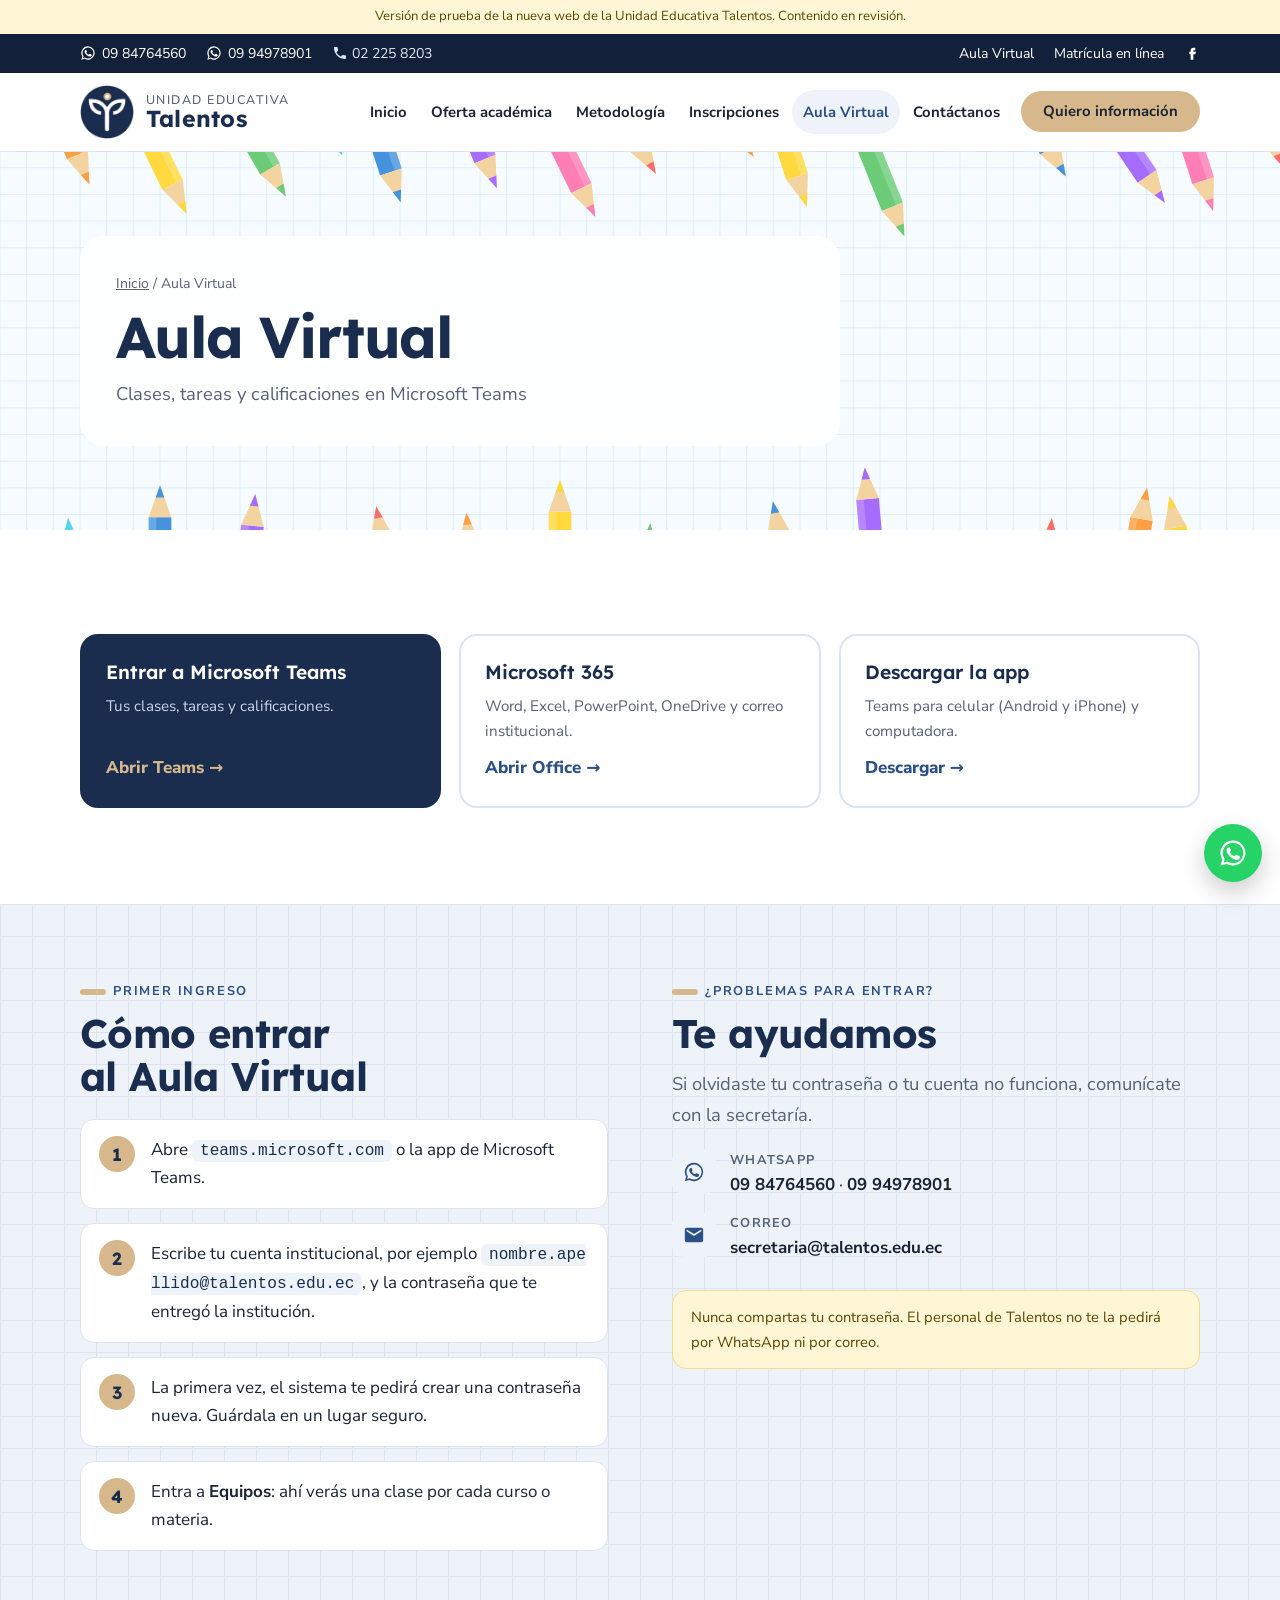
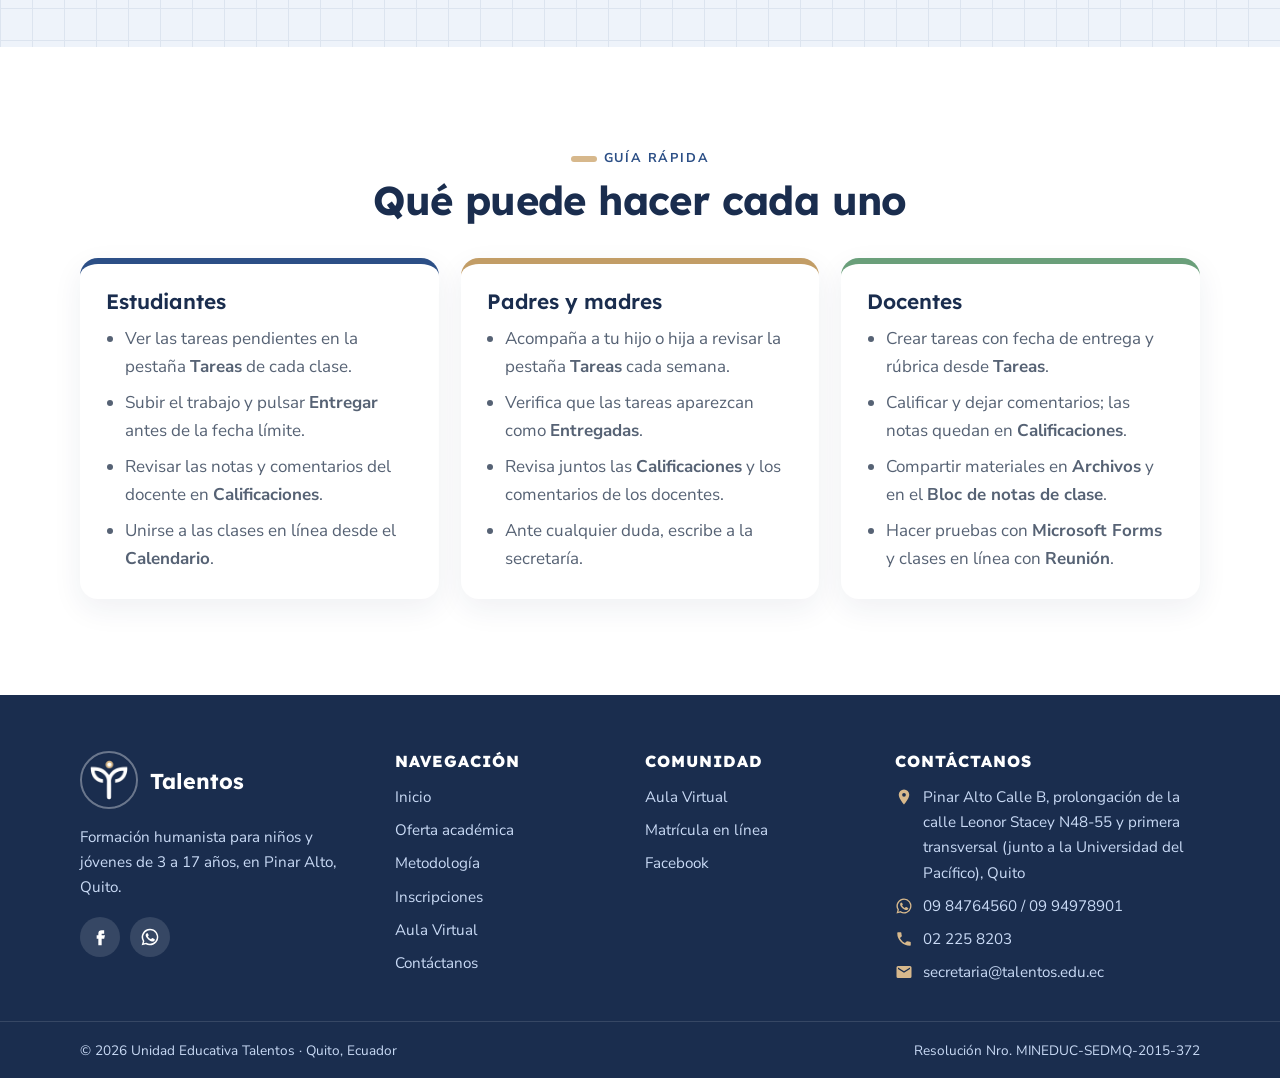
==== aula-virtual.html @ c920528a "Página Aula Virtual con acceso a Microsoft Teams e instrucciones; Aula Virtual en el menú Co-Authore" ====
<!doctype html>
<html lang="es">
<head>
<meta charset="utf-8">
<meta name="viewport" content="width=device-width, initial-scale=1, viewport-fit=cover">
<title>Aula Virtual | Talentos</title>
<meta name="claude:viewport-fit-sides" content="cover">
<meta name="description" content="Acceso al Aula Virtual de la Unidad Educativa Talentos en Microsoft Teams.">
<meta name="robots" content="noindex, nofollow">
<link rel="icon" href="img/favicon.png?v=202610282349">
<link rel="preconnect" href="https://fonts.googleapis.com"><link rel="preconnect" href="https://fonts.gstatic.com" crossorigin>
<link rel="stylesheet" href="https://fonts.googleapis.com/css2?family=Lexend:wght@500;600;700&family=Nunito+Sans:opsz,wght@6..12,400;6..12,700;6..12,800&display=swap">
<link rel="stylesheet" href="estilos.css?v=202610282349">
</head>
<body>
<div class="aviso">Versión de prueba de la nueva web de la Unidad Educativa Talentos. Contenido en revisión.</div>
<div class="topbar"><div class="wrap">
  <div class="grupo"><a href="https://wa.me/593984764560?text=Hola%2C%20quisiera%20informaci%C3%B3n%20sobre%20la%20Unidad%20Educativa%20Talentos" target="_blank" rel="noopener"><svg viewBox="0 0 24 24" aria-hidden="true"><path fill="currentColor" d="M12 2a10 10 0 0 0-8.6 15.1L2 22l5-1.3A10 10 0 1 0 12 2zm0 18.2a8.2 8.2 0 0 1-4.2-1.2l-.3-.2-3 .8.8-2.9-.2-.3A8.2 8.2 0 1 1 12 20.2zm4.5-6.1c-.2-.1-1.5-.7-1.7-.8s-.4-.1-.6.1-.7.8-.8 1-.3.2-.5.1a6.7 6.7 0 0 1-3.3-2.9c-.3-.4.3-.4.7-1.4.1-.2 0-.3 0-.5l-.8-1.8c-.2-.5-.4-.4-.6-.4h-.5a1 1 0 0 0-.7.3 3 3 0 0 0-.9 2.2 5.2 5.2 0 0 0 1.1 2.7 11.9 11.9 0 0 0 4.6 4c1.7.7 2.4.8 3.2.7a2.8 2.8 0 0 0 1.8-1.3 2.3 2.3 0 0 0 .2-1.3c-.1-.1-.3-.2-.5-.3z"/></svg> 09 84764560</a><a href="https://wa.me/593994978901?text=Hola%2C%20quisiera%20informaci%C3%B3n%20sobre%20la%20Unidad%20Educativa%20Talentos" target="_blank" rel="noopener"><svg viewBox="0 0 24 24" aria-hidden="true"><path fill="currentColor" d="M12 2a10 10 0 0 0-8.6 15.1L2 22l5-1.3A10 10 0 1 0 12 2zm0 18.2a8.2 8.2 0 0 1-4.2-1.2l-.3-.2-3 .8.8-2.9-.2-.3A8.2 8.2 0 1 1 12 20.2zm4.5-6.1c-.2-.1-1.5-.7-1.7-.8s-.4-.1-.6.1-.7.8-.8 1-.3.2-.5.1a6.7 6.7 0 0 1-3.3-2.9c-.3-.4.3-.4.7-1.4.1-.2 0-.3 0-.5l-.8-1.8c-.2-.5-.4-.4-.6-.4h-.5a1 1 0 0 0-.7.3 3 3 0 0 0-.9 2.2 5.2 5.2 0 0 0 1.1 2.7 11.9 11.9 0 0 0 4.6 4c1.7.7 2.4.8 3.2.7a2.8 2.8 0 0 0 1.8-1.3 2.3 2.3 0 0 0 .2-1.3c-.1-.1-.3-.2-.5-.3z"/></svg> 09 94978901</a><span><svg style="width:16px;height:16px;vertical-align:-3px" viewBox="0 0 24 24" aria-hidden="true"><path fill="currentColor" d="M6.6 10.8a15.2 15.2 0 0 0 6.6 6.6l2.2-2.2a1 1 0 0 1 1-.3 11.4 11.4 0 0 0 3.6.6 1 1 0 0 1 1 1V20a1 1 0 0 1-1 1A17 17 0 0 1 3 4a1 1 0 0 1 1-1h3.5a1 1 0 0 1 1 1 11.4 11.4 0 0 0 .6 3.6 1 1 0 0 1-.3 1z"/></svg> 02 225 8203</span></div>
  <div class="grupo"><a href="aula-virtual.html">Aula Virtual</a><a href="https://www.talentos.edu.ec/matriculas/index.php" target="_blank" rel="noopener">Matrícula en línea</a><a href="https://www.facebook.com/TalentosEcuador/" target="_blank" rel="noopener" aria-label="Facebook"><svg viewBox="0 0 24 24" aria-hidden="true"><path fill="currentColor" d="M14 8h3V4h-3a4 4 0 0 0-4 4v2H8v4h2v8h4v-8h3l1-4h-4V8.5c0-.3.2-.5.5-.5z"/></svg></a></div>
</div></div>
<header class="header"><div class="wrap">
  <a class="logo" href="index.html"><img src="img/logo-talentos.png?v=202610282349" alt="" width="54" height="54"><span>Unidad Educativa<b>Talentos</b></span></a>
  <button class="menu-btn" type="button" aria-expanded="false" aria-controls="nav"><span></span> Menú</button>
  <nav class="nav" id="nav" aria-label="Principal"><ul><li><a href="index.html">Inicio</a></li><li><a href="oferta-academica.html">Oferta académica</a></li><li><a href="metodologia.html">Metodología</a></li><li><a href="inscripciones.html">Inscripciones</a></li><li><a href="aula-virtual.html" aria-current="page">Aula Virtual</a></li><li><a href="contactanos.html">Contáctanos</a></li><li><a class="btn btn-sol" href="https://wa.me/593984764560?text=Hola%2C%20quisiera%20informaci%C3%B3n%20sobre%20la%20Unidad%20Educativa%20Talentos" target="_blank" rel="noopener">Quiero información</a></li></ul></nav>
</div></header>
<main>
<section class="page-head"><div class="wrap"><div class="caja"><div class="migas"><a href="index.html">Inicio</a> / Aula Virtual</div><h1>Aula Virtual</h1><p class="lead" style="margin-top:12px;margin-bottom:0">Clases, tareas y calificaciones en Microsoft Teams</p></div></div></section>
<section class="section"><div class="wrap">
 <div class="accesos">
  <a class="acceso principal" href="https://teams.microsoft.com" target="_blank" rel="noopener"><b>Entrar a Microsoft Teams</b><span>Tus clases, tareas y calificaciones.</span><em>Abrir Teams →</em></a>
  <a class="acceso" href="https://www.office.com" target="_blank" rel="noopener"><b>Microsoft 365</b><span>Word, Excel, PowerPoint, OneDrive y correo institucional.</span><em>Abrir Office →</em></a>
  <a class="acceso" href="https://www.microsoft.com/microsoft-teams/download-app" target="_blank" rel="noopener"><b>Descargar la app</b><span>Teams para celular (Android y iPhone) y computadora.</span><em>Descargar →</em></a>
 </div>
</div></section>

<section class="section fondo-cuadro" style="padding-top:clamp(40px,6vw,72px)"><div class="wrap split" style="align-items:start">
 <div><span class="eyebrow">Primer ingreso</span><h2>Cómo entrar al Aula Virtual</h2>
 <ol class="pasos-claros">
  <li><div>Abre <code>teams.microsoft.com</code> o la app de Microsoft Teams.</div></li>
  <li><div>Escribe tu cuenta institucional, por ejemplo <code>nombre.apellido@talentos.edu.ec</code>, y la contraseña que te entregó la institución.</div></li>
  <li><div>La primera vez, el sistema te pedirá crear una contraseña nueva. Guárdala en un lugar seguro.</div></li>
  <li><div>Entra a <b>Equipos</b>: ahí verás una clase por cada curso o materia.</div></li>
 </ol></div>
 <div><span class="eyebrow">¿Problemas para entrar?</span><h2>Te ayudamos</h2>
 <p class="lead" style="margin-top:14px">Si olvidaste tu contraseña o tu cuenta no funciona, comunícate con la secretaría.</p>
 <ul class="lista-contacto">
  <li><span class="i"><svg viewBox="0 0 24 24" aria-hidden="true"><path fill="currentColor" d="M12 2a10 10 0 0 0-8.6 15.1L2 22l5-1.3A10 10 0 1 0 12 2zm0 18.2a8.2 8.2 0 0 1-4.2-1.2l-.3-.2-3 .8.8-2.9-.2-.3A8.2 8.2 0 1 1 12 20.2zm4.5-6.1c-.2-.1-1.5-.7-1.7-.8s-.4-.1-.6.1-.7.8-.8 1-.3.2-.5.1a6.7 6.7 0 0 1-3.3-2.9c-.3-.4.3-.4.7-1.4.1-.2 0-.3 0-.5l-.8-1.8c-.2-.5-.4-.4-.6-.4h-.5a1 1 0 0 0-.7.3 3 3 0 0 0-.9 2.2 5.2 5.2 0 0 0 1.1 2.7 11.9 11.9 0 0 0 4.6 4c1.7.7 2.4.8 3.2.7a2.8 2.8 0 0 0 1.8-1.3 2.3 2.3 0 0 0 .2-1.3c-.1-.1-.3-.2-.5-.3z"/></svg></span><div><b>WhatsApp</b><span>09 84764560</span> · <span>09 94978901</span></div></li>
  <li><span class="i"><svg viewBox="0 0 24 24" aria-hidden="true"><path fill="currentColor" d="M20 4H4a2 2 0 0 0-2 2v12a2 2 0 0 0 2 2h16a2 2 0 0 0 2-2V6a2 2 0 0 0-2-2zm0 4-8 5-8-5V6l8 5 8-5z"/></svg></span><div><b>Correo</b><span>secretaria@talentos.edu.ec</span></div></li>
 </ul>
 <p class="nota">Nunca compartas tu contraseña. El personal de Talentos no te la pedirá por WhatsApp ni por correo.</p></div>
</div></section>

<section class="section"><div class="wrap">
 <div class="center"><span class="eyebrow">Guía rápida</span><h2>Qué puede hacer cada uno</h2></div>
 <div class="perfiles">
  <div class="perfil" style="--c:var(--azul)"><h3>Estudiantes</h3><ul>
   <li>Ver las tareas pendientes en la pestaña <b>Tareas</b> de cada clase.</li>
   <li>Subir el trabajo y pulsar <b>Entregar</b> antes de la fecha límite.</li>
   <li>Revisar las notas y comentarios del docente en <b>Calificaciones</b>.</li>
   <li>Unirse a las clases en línea desde el <b>Calendario</b>.</li></ul></div>
  <div class="perfil" style="--c:var(--sol-osc)"><h3>Padres y madres</h3><ul>
   <li>Acompaña a tu hijo o hija a revisar la pestaña <b>Tareas</b> cada semana.</li>
   <li>Verifica que las tareas aparezcan como <b>Entregadas</b>.</li>
   <li>Revisa juntos las <b>Calificaciones</b> y los comentarios de los docentes.</li>
   <li>Ante cualquier duda, escribe a la secretaría.</li></ul></div>
  <div class="perfil" style="--c:var(--verde)"><h3>Docentes</h3><ul>
   <li>Crear tareas con fecha de entrega y rúbrica desde <b>Tareas</b>.</li>
   <li>Calificar y dejar comentarios; las notas quedan en <b>Calificaciones</b>.</li>
   <li>Compartir materiales en <b>Archivos</b> y en el <b>Bloc de notas de clase</b>.</li>
   <li>Hacer pruebas con <b>Microsoft Forms</b> y clases en línea con <b>Reunión</b>.</li></ul></div>
 </div>
</div></section>
</main>
<footer class="footer">
  <div class="wrap">
    <div><span class="logo-pie"><img src="img/logo-talentos.png?v=202610282349" alt="" width="58" height="58"><b>Talentos</b></span>
      <p style="margin-top:16px">Formación humanista para niños y jóvenes de 3 a 17 años, en Pinar Alto, Quito.</p>
      <div class="redes"><a href="https://www.facebook.com/TalentosEcuador/" target="_blank" rel="noopener" aria-label="Facebook"><svg viewBox="0 0 24 24" aria-hidden="true"><path fill="currentColor" d="M14 8h3V4h-3a4 4 0 0 0-4 4v2H8v4h2v8h4v-8h3l1-4h-4V8.5c0-.3.2-.5.5-.5z"/></svg></a><a href="https://wa.me/593984764560?text=Hola%2C%20quisiera%20informaci%C3%B3n%20sobre%20la%20Unidad%20Educativa%20Talentos" target="_blank" rel="noopener" aria-label="WhatsApp"><svg viewBox="0 0 24 24" aria-hidden="true"><path fill="currentColor" d="M12 2a10 10 0 0 0-8.6 15.1L2 22l5-1.3A10 10 0 1 0 12 2zm0 18.2a8.2 8.2 0 0 1-4.2-1.2l-.3-.2-3 .8.8-2.9-.2-.3A8.2 8.2 0 1 1 12 20.2zm4.5-6.1c-.2-.1-1.5-.7-1.7-.8s-.4-.1-.6.1-.7.8-.8 1-.3.2-.5.1a6.7 6.7 0 0 1-3.3-2.9c-.3-.4.3-.4.7-1.4.1-.2 0-.3 0-.5l-.8-1.8c-.2-.5-.4-.4-.6-.4h-.5a1 1 0 0 0-.7.3 3 3 0 0 0-.9 2.2 5.2 5.2 0 0 0 1.1 2.7 11.9 11.9 0 0 0 4.6 4c1.7.7 2.4.8 3.2.7a2.8 2.8 0 0 0 1.8-1.3 2.3 2.3 0 0 0 .2-1.3c-.1-.1-.3-.2-.5-.3z"/></svg></a></div></div>
    <div><h4>Navegación</h4><ul><li><a href="index.html">Inicio</a></li><li><a href="oferta-academica.html">Oferta académica</a></li><li><a href="metodologia.html">Metodología</a></li><li><a href="inscripciones.html">Inscripciones</a></li><li><a href="aula-virtual.html">Aula Virtual</a></li><li><a href="contactanos.html">Contáctanos</a></li></ul></div>
    <div><h4>Comunidad</h4><ul><li><a href="aula-virtual.html">Aula Virtual</a></li><li><a href="https://www.talentos.edu.ec/matriculas/index.php" target="_blank" rel="noopener">Matrícula en línea</a></li><li><a href="https://www.facebook.com/TalentosEcuador/" target="_blank" rel="noopener">Facebook</a></li></ul></div>
    <div><h4>Contáctanos</h4><ul class="contacto-pie">
      <li><svg viewBox="0 0 24 24" aria-hidden="true"><path fill="currentColor" d="M12 2a7 7 0 0 0-7 7c0 5.2 7 13 7 13s7-7.8 7-13a7 7 0 0 0-7-7zm0 9.5A2.5 2.5 0 1 1 12 6.5a2.5 2.5 0 0 1 0 5z"/></svg><span>Pinar Alto Calle B, prolongación de la calle Leonor Stacey N48-55 y primera transversal (junto a la Universidad del Pacífico), Quito</span></li>
      <li><svg viewBox="0 0 24 24" aria-hidden="true"><path fill="currentColor" d="M12 2a10 10 0 0 0-8.6 15.1L2 22l5-1.3A10 10 0 1 0 12 2zm0 18.2a8.2 8.2 0 0 1-4.2-1.2l-.3-.2-3 .8.8-2.9-.2-.3A8.2 8.2 0 1 1 12 20.2zm4.5-6.1c-.2-.1-1.5-.7-1.7-.8s-.4-.1-.6.1-.7.8-.8 1-.3.2-.5.1a6.7 6.7 0 0 1-3.3-2.9c-.3-.4.3-.4.7-1.4.1-.2 0-.3 0-.5l-.8-1.8c-.2-.5-.4-.4-.6-.4h-.5a1 1 0 0 0-.7.3 3 3 0 0 0-.9 2.2 5.2 5.2 0 0 0 1.1 2.7 11.9 11.9 0 0 0 4.6 4c1.7.7 2.4.8 3.2.7a2.8 2.8 0 0 0 1.8-1.3 2.3 2.3 0 0 0 .2-1.3c-.1-.1-.3-.2-.5-.3z"/></svg><span>09 84764560 / 09 94978901</span></li>
      <li><svg viewBox="0 0 24 24" aria-hidden="true"><path fill="currentColor" d="M6.6 10.8a15.2 15.2 0 0 0 6.6 6.6l2.2-2.2a1 1 0 0 1 1-.3 11.4 11.4 0 0 0 3.6.6 1 1 0 0 1 1 1V20a1 1 0 0 1-1 1A17 17 0 0 1 3 4a1 1 0 0 1 1-1h3.5a1 1 0 0 1 1 1 11.4 11.4 0 0 0 .6 3.6 1 1 0 0 1-.3 1z"/></svg><span>02 225 8203</span></li>
      <li><svg viewBox="0 0 24 24" aria-hidden="true"><path fill="currentColor" d="M20 4H4a2 2 0 0 0-2 2v12a2 2 0 0 0 2 2h16a2 2 0 0 0 2-2V6a2 2 0 0 0-2-2zm0 4-8 5-8-5V6l8 5 8-5z"/></svg><span>secretaria@talentos.edu.ec</span></li></ul></div>
  </div>
  <div class="legal"><div class="wrap"><span>© <span id="anio">2026</span> Unidad Educativa Talentos · Quito, Ecuador</span><span>Resolución Nro. MINEDUC-SEDMQ-2015-372</span></div></div>
</footer>
<a class="wa-flot" href="https://wa.me/593984764560?text=Hola%2C%20quisiera%20informaci%C3%B3n%20sobre%20la%20Unidad%20Educativa%20Talentos" target="_blank" rel="noopener" aria-label="Escríbenos por WhatsApp"><svg viewBox="0 0 24 24" aria-hidden="true"><path fill="currentColor" d="M12 2a10 10 0 0 0-8.6 15.1L2 22l5-1.3A10 10 0 1 0 12 2zm0 18.2a8.2 8.2 0 0 1-4.2-1.2l-.3-.2-3 .8.8-2.9-.2-.3A8.2 8.2 0 1 1 12 20.2zm4.5-6.1c-.2-.1-1.5-.7-1.7-.8s-.4-.1-.6.1-.7.8-.8 1-.3.2-.5.1a6.7 6.7 0 0 1-3.3-2.9c-.3-.4.3-.4.7-1.4.1-.2 0-.3 0-.5l-.8-1.8c-.2-.5-.4-.4-.6-.4h-.5a1 1 0 0 0-.7.3 3 3 0 0 0-.9 2.2 5.2 5.2 0 0 0 1.1 2.7 11.9 11.9 0 0 0 4.6 4c1.7.7 2.4.8 3.2.7a2.8 2.8 0 0 0 1.8-1.3 2.3 2.3 0 0 0 .2-1.3c-.1-.1-.3-.2-.5-.3z"/></svg></a>
<script>document.addEventListener('DOMContentLoaded',function(){var b=document.querySelector('.menu-btn'),n=document.getElementById('nav');
if(b&&n){b.addEventListener('click',function(){var a=n.classList.toggle('abierto');b.setAttribute('aria-expanded',a?'true':'false');});}
var y=document.getElementById('anio');if(y)y.textContent=new Date().getFullYear();});</script>
</body>
</html>
---- estilos.css ----
/* Concepto: el brote del logo — azul marino y dorado de la marca sobre hojas cuadriculadas de cuaderno */
:root{
  --azul:#2c4f86; --azul-osc:#1a2d4e; --cielo:#8fb3e6; --cielo-claro:#eef3fa;
  --sol:#d7b88c; --sol-osc:#c29d66; --coral:#e07a5f; --verde:#6a9f7a;
  --tinta:#1a2433; --gris:#566274; --linea:#dce4ef; --papel:#ffffff;
  --f-display:"Lexend","Trebuchet MS",system-ui,sans-serif;
  --f-texto:"Nunito Sans","Segoe UI",system-ui,sans-serif;
  --radio:18px; --ancho:1160px;
  color-scheme:light;
}
*{box-sizing:border-box}
html{scroll-behavior:smooth}
@media (prefers-reduced-motion:reduce){html{scroll-behavior:auto}*{transition:none!important;animation:none!important}}
body{margin:0;background:var(--papel);color:var(--tinta);font:17px/1.65 var(--f-texto);-webkit-font-smoothing:antialiased}
img{max-width:100%;display:block}
a{color:var(--azul)}
a:focus-visible,button:focus-visible,summary:focus-visible{outline:3px solid var(--sol);outline-offset:3px;border-radius:6px}
h1,h2,h3{font-family:var(--f-display);line-height:1.08;margin:0;text-wrap:balance;color:var(--azul-osc)}
h1{font-size:clamp(2.2rem,4.6vw,3.6rem);font-weight:700;letter-spacing:-.02em}
h2{font-size:clamp(1.8rem,3.2vw,2.5rem);font-weight:700;letter-spacing:-.015em}
h3{font-size:1.3rem;font-weight:600}
p{margin:0 0 1em;max-width:65ch}
.wrap{max-width:var(--ancho);margin:0 auto;padding-left:max(20px,env(safe-area-inset-left,0px));padding-right:max(20px,env(safe-area-inset-right,0px))}
.eyebrow{font:700 .8rem/1 var(--f-texto);letter-spacing:.14em;text-transform:uppercase;color:var(--azul);display:inline-flex;align-items:center;gap:.55em;margin-bottom:14px}
.eyebrow:before{content:"";width:26px;height:6px;border-radius:3px;background:var(--sol)}
.section{padding-block:clamp(56px,8vw,96px)}
.center{text-align:center}.center p{margin-inline:auto}.center .eyebrow{justify-content:center}
.lead{font-size:1.15rem;color:var(--gris)}

/* aviso de prueba */
.aviso{background:#fff6d6;color:#5b4700;font-size:.82rem;text-align:center;padding:6px max(16px,env(safe-area-inset-right,0px)) 6px max(16px,env(safe-area-inset-left,0px))}

/* barra superior */
.topbar{background:#12203a;color:#dfe6f2;font-size:.88rem}
.topbar .wrap{display:flex;justify-content:space-between;align-items:center;gap:10px 22px;flex-wrap:wrap;padding-block:8px}
.topbar a{color:#fff;text-decoration:none;display:inline-flex;align-items:center;gap:6px}
.topbar a:hover{text-decoration:underline}
.topbar svg{width:16px;height:16px}
.topbar .grupo{display:flex;gap:6px 20px;flex-wrap:wrap;align-items:center}

/* cabecera */
.header{position:sticky;top:0;z-index:20;background:rgba(255,255,255,.96);backdrop-filter:blur(8px);border-bottom:1px solid var(--linea)}
.header .wrap{display:flex;align-items:center;justify-content:space-between;gap:16px;min-height:78px}
.logo{display:flex;align-items:center;gap:12px;text-decoration:none;color:var(--azul-osc)}
.logo img{height:54px;width:54px}
.logo span{white-space:nowrap;font:500 .78rem/1.1 var(--f-texto);letter-spacing:.12em;text-transform:uppercase;color:var(--gris)}
.logo b{display:block;font:700 1.45rem/1 var(--f-display);letter-spacing:.01em;color:var(--azul-osc);text-transform:none}
.nav ul{list-style:none;margin:0;padding:0;display:flex;gap:2px;align-items:center}
.nav a{display:block;padding:10px 11px;border-radius:999px;color:var(--tinta);text-decoration:none;font-weight:700;font-size:.93rem;white-space:nowrap}
.nav a:hover{background:var(--cielo-claro);color:var(--azul)}
.nav a[aria-current="page"]{color:var(--azul);background:var(--cielo-claro)}
.btn{display:inline-flex;align-items:center;justify-content:center;gap:8px;padding:13px 24px;border-radius:999px;font:800 1rem/1 var(--f-texto);text-decoration:none;border:2px solid transparent;cursor:pointer;transition:transform .15s,box-shadow .15s,background .15s}
.btn svg{width:20px;height:20px}
.btn-sol{background:var(--sol);color:var(--azul-osc)}
.btn-sol:hover{background:var(--sol-osc);transform:translateY(-2px)}
.btn-azul{background:var(--azul);color:#fff}
.btn-azul:hover{background:var(--azul-osc);transform:translateY(-2px)}
.btn-linea{border-color:currentColor;color:var(--azul);background:transparent}
.btn-linea:hover{background:var(--cielo-claro)}
.nav .btn{margin-left:8px;padding:11px 20px}
.menu-btn{display:none}
@media (max-width:1100px){
  .menu-btn{display:inline-flex;align-items:center;gap:8px;background:var(--cielo-claro);color:var(--azul);border:0;border-radius:999px;padding:10px 16px;font:800 .95rem var(--f-texto);cursor:pointer}
  .menu-btn span{display:block;width:18px;height:2px;background:currentColor;box-shadow:0 6px currentColor,0 -6px currentColor}
  .nav{position:absolute;left:0;right:0;top:100%;background:#fff;border-bottom:1px solid var(--linea);box-shadow:0 18px 30px rgba(15,63,125,.12);display:none}
  .nav.abierto{display:block}
  .nav ul{flex-direction:column;align-items:stretch;padding:10px max(20px,env(safe-area-inset-right,0px)) 18px max(20px,env(safe-area-inset-left,0px))}
  .nav a{border-radius:12px;padding:13px 14px}
  .nav .btn{margin:8px 0 0}
}

/* portada */
.hero{position:relative;overflow:hidden;background:var(--cielo-claro) url(img/slide-lapices.svg?v=202610282349) center/cover no-repeat}
.hero .wrap{display:grid;grid-template-columns:minmax(0,1.05fr) minmax(0,.95fr);gap:40px;align-items:center;padding-block:clamp(56px,8vw,104px)}
.hero-card{background:rgba(255,255,255,.93);border-radius:28px;padding:clamp(26px,4vw,46px);box-shadow:0 24px 60px rgba(15,63,125,.14)}
.hero-card p{font-size:1.15rem;color:var(--gris);margin-top:16px}
.hero-card .acciones{display:flex;gap:12px;flex-wrap:wrap;margin-top:22px}
.hero-chips{display:flex;gap:10px;flex-wrap:wrap;margin-top:22px}
.chip{background:var(--cielo-claro);color:var(--azul-osc);border-radius:999px;padding:7px 14px;font-weight:700;font-size:.9rem}
.hero-foto{position:relative;min-width:0}
.hero-foto img{border-radius:28px;width:100%;aspect-ratio:4/3;object-fit:cover;border:8px solid #fff;box-shadow:0 24px 60px rgba(15,63,125,.18);transform:rotate(2deg)}
.hero-foto .sello{position:absolute;left:-14px;bottom:-16px;background:var(--azul-osc);color:#fff;font:600 1rem/1.15 var(--f-display);border-radius:20px;padding:14px 18px;box-shadow:0 12px 26px rgba(0,0,0,.12);transform:rotate(-4deg)}
.hero-foto .sello b{display:block;font-size:1.5rem;color:var(--sol)}
@media (max-width:860px){.hero .wrap{grid-template-columns:1fr}.hero-foto{max-width:520px}}

/* bienvenida */
.split{display:grid;grid-template-columns:minmax(0,1fr) minmax(0,1fr);gap:clamp(28px,5vw,64px);align-items:center}
.split img{border-radius:var(--radio);width:100%;max-width:360px;justify-self:center;aspect-ratio:4/3;object-fit:cover;box-shadow:0 16px 40px rgba(26,45,78,.14)}
@media (max-width:820px){.split{grid-template-columns:1fr}}
.datos{display:grid;grid-template-columns:repeat(3,minmax(0,1fr));gap:14px;margin-top:22px}
.dato{background:var(--cielo-claro);border-radius:14px;padding:16px}
.dato b{display:block;font:700 1.25rem/1.15 var(--f-display);color:var(--azul)}
.dato span{font-size:.9rem;color:var(--gris)}
@media (max-width:520px){.datos{grid-template-columns:1fr}}

/* oferta */
.fondo-cuadro{background-color:var(--cielo-claro);background-image:linear-gradient(var(--linea) 1px,transparent 1px),linear-gradient(90deg,var(--linea) 1px,transparent 1px);background-size:32px 32px}
.niveles{display:grid;grid-template-columns:repeat(auto-fit,minmax(min(100%,200px),1fr));gap:18px;margin-top:40px}
.nivel{background:#fff;border-radius:var(--radio);overflow:hidden;box-shadow:0 10px 30px rgba(15,63,125,.08);display:flex;flex-direction:column;border-top:8px solid var(--c,var(--azul))}
.nivel img{aspect-ratio:16/10;object-fit:cover;width:100%}
.nivel .cuerpo{padding:22px 22px 24px;display:flex;flex-direction:column;gap:8px;flex:1}
.nivel .edad{font-weight:800;color:var(--c,var(--azul));font-size:.92rem;letter-spacing:.04em;text-transform:uppercase}
.nivel p{color:var(--gris);font-size:.98rem;margin:0}
.nivel a.mas{margin-top:auto;padding-top:10px;font-weight:800;text-decoration:none}
.nivel a.mas:after{content:" →"}

/* metodología */
.pilares{display:grid;grid-template-columns:repeat(auto-fit,minmax(min(100%,280px),1fr));gap:22px;margin-top:36px}
.pilar{border:2px solid var(--linea);border-radius:var(--radio);padding:28px}
.pilar .ico{width:56px;height:56px;border-radius:16px;display:grid;place-items:center;font:800 1.6rem var(--f-display);color:#fff;background:var(--c,var(--azul));margin-bottom:16px}
.pilar p{color:var(--gris);margin:8px 0 0}

/* galería */
.galeria{display:grid;grid-template-columns:repeat(3,minmax(0,1fr));gap:18px;margin-top:36px}
.galeria figure{margin:0;position:relative;border-radius:var(--radio);overflow:hidden;background:var(--cielo-claro)}
.galeria img{width:100%;aspect-ratio:4/3;object-fit:cover;transition:transform .4s}
.galeria figure:hover img{transform:scale(1.04)}
.galeria figcaption{position:absolute;left:12px;bottom:12px;background:rgba(255,255,255,.94);color:var(--azul-osc);font-weight:800;font-size:.9rem;padding:6px 12px;border-radius:999px}
@media (max-width:760px){.galeria{grid-template-columns:repeat(2,minmax(0,1fr))}}


/* banda inscripciones */
.banda{background:var(--azul) url(img/slide-ninos.svg?v=202610282349) center bottom/cover no-repeat;color:#fff;position:relative}
.banda:before{content:"";position:absolute;inset:0;background:linear-gradient(180deg,rgba(26,45,78,.93) 0%,rgba(26,45,78,.8) 55%,rgba(26,45,78,.2) 100%)}
.banda .wrap{position:relative;padding-block:clamp(60px,8vw,96px) clamp(140px,16vw,220px)}
.banda h2{color:#fff}.banda p{color:#e3eeff}
.banda .eyebrow{color:var(--sol)}
.pasos{list-style:none;padding:0;margin:28px 0;display:grid;grid-template-columns:repeat(3,minmax(0,1fr));gap:18px;counter-reset:p}
.pasos li{counter-increment:p;background:rgba(255,255,255,.12);border:1px solid rgba(255,255,255,.25);border-radius:var(--radio);padding:22px}
.pasos li:before{content:counter(p);display:grid;place-items:center;width:42px;height:42px;border-radius:50%;background:var(--sol);color:var(--azul-osc);font:800 1.3rem var(--f-display);margin-bottom:12px}
.pasos b{display:block;font-size:1.1rem;margin-bottom:4px}
@media (max-width:760px){.pasos{grid-template-columns:1fr}}

/* contacto */
.contacto{display:grid;grid-template-columns:minmax(0,.9fr) minmax(0,1.1fr);gap:clamp(24px,4vw,48px);align-items:start}
@media (max-width:860px){.contacto{grid-template-columns:1fr}}
.lista-contacto{list-style:none;padding:0;margin:20px 0 0;display:grid;gap:14px}
.lista-contacto li{display:flex;gap:14px;align-items:flex-start}
.lista-contacto .i{flex:none;width:44px;height:44px;border-radius:12px;background:var(--cielo-claro);color:var(--azul);display:grid;place-items:center}
.lista-contacto .i svg{width:22px;height:22px}
.lista-contacto b{display:block;font-size:.8rem;letter-spacing:.1em;text-transform:uppercase;color:var(--gris)}
.lista-contacto span{font-weight:700;user-select:all}
.mapa{border-radius:var(--radio);overflow:hidden;border:1px solid var(--linea);display:block;position:relative}
.mapa img{width:100%;aspect-ratio:16/10;object-fit:cover}
.mapa .ver{position:absolute;right:12px;bottom:12px}
.credito{font-size:.78rem;color:var(--gris);margin-top:6px}

/* cabecera de página interna */
.page-head{background:var(--cielo-claro) url(img/slide-lapices.svg?v=202610282349) center/cover;padding-block:clamp(48px,7vw,84px)}
.page-head .caja{background:rgba(255,255,255,.93);border-radius:24px;padding:clamp(22px,3vw,36px);max-width:760px}
.migas{font-size:.88rem;color:var(--gris);margin-bottom:10px}.migas a{color:var(--gris)}
.nota{background:#fff6d6;border:1px solid #f0dc8a;color:#5b4700;border-radius:14px;padding:14px 18px;font-size:.92rem;margin-top:28px;max-width:none}
.detalle{display:grid;grid-template-columns:minmax(0,1.2fr) minmax(0,.8fr);gap:clamp(24px,4vw,56px);align-items:start;padding-block:clamp(40px,6vw,72px);border-bottom:1px solid var(--linea)}
.detalle:last-of-type{border-bottom:0}
.detalle img{border-radius:var(--radio);width:100%;aspect-ratio:4/3;object-fit:cover}
.detalle ul{padding-left:1.2em;color:var(--gris)}
@media (max-width:820px){.detalle{grid-template-columns:1fr}}

/* pie */
.footer{background:var(--azul-osc);color:#c9daf5;font-size:.95rem}
.footer .wrap{display:grid;grid-template-columns:1.3fr 1fr 1fr 1.4fr;gap:32px;padding-block:56px 36px}
.footer h4{font:800 1rem var(--f-display);color:#fff;letter-spacing:.06em;text-transform:uppercase;margin:0 0 14px}
.footer ul{list-style:none;margin:0;padding:0;display:grid;gap:8px}
.footer a{color:#c9daf5;text-decoration:none}.footer a:hover{color:#fff;text-decoration:underline}
.footer .logo-pie{display:flex;align-items:center;gap:12px;color:#fff}
.footer .logo-pie img{height:58px;width:58px;border:2px solid rgba(255,255,255,.35);border-radius:50%}
.footer .logo-pie b{font:700 1.35rem/1 var(--f-display)}
.redes{display:flex;gap:10px;margin-top:16px}
.redes a{width:40px;height:40px;border-radius:50%;background:rgba(255,255,255,.12);display:grid;place-items:center;color:#fff}
.redes a:hover{background:var(--sol);color:var(--azul-osc)}
.redes svg{width:20px;height:20px}
.footer .contacto-pie li{display:flex;gap:10px}.footer .contacto-pie svg{width:18px;height:18px;flex:none;margin-top:3px;color:var(--sol)}
.legal{border-top:1px solid rgba(255,255,255,.12)}
.legal .wrap{display:flex;justify-content:space-between;gap:10px;flex-wrap:wrap;padding-block:18px;font-size:.85rem;grid-template-columns:none}
@media (max-width:900px){.footer .wrap{grid-template-columns:1fr 1fr}}
@media (max-width:520px){.footer .wrap{grid-template-columns:1fr}}

/* botón flotante WhatsApp */
.wa-flot{position:fixed;right:max(18px,env(safe-area-inset-right,0px));bottom:max(18px,env(safe-area-inset-bottom,0px));z-index:30;width:58px;height:58px;border-radius:50%;background:#25d366;color:#fff;display:grid;place-items:center;box-shadow:0 10px 24px rgba(0,0,0,.2)}
.wa-flot svg{width:30px;height:30px}
.wa-flot:hover{transform:scale(1.06)}

/* celular: fotos de baja resolución, se muestran más pequeñas para que no se estiren */
@media (max-width:600px){
  .hero-foto{max-width:270px;margin:6px auto 0}
  .split img,.detalle img{max-width:300px;margin-inline:auto}
  .nivel{flex-direction:row;border-top:0;border-left:6px solid var(--c,var(--azul))}
  .nivel img{width:92px;height:92px;flex:none;aspect-ratio:1;object-fit:cover;border-radius:12px;margin:14px 0 0 14px}
  .nivel .cuerpo{padding:14px 16px;gap:4px}
  .nivel h3{font-size:1.1rem}
  .galeria{grid-template-columns:repeat(2,minmax(0,1fr));gap:10px}
  .galeria figcaption{left:6px;bottom:6px;font-size:.72rem;padding:4px 8px}
}

/* aula virtual */
.accesos{display:grid;grid-template-columns:repeat(3,minmax(0,1fr));gap:18px;margin-top:8px}
.acceso{background:#fff;border:2px solid var(--linea);border-radius:var(--radio);padding:24px;display:flex;flex-direction:column;gap:10px;text-decoration:none;color:var(--tinta);transition:border-color .15s,transform .15s}
.acceso:hover{border-color:var(--sol);transform:translateY(-3px)}
.acceso b{font:600 1.2rem var(--f-display);color:var(--azul-osc)}
.acceso span{color:var(--gris);font-size:.95rem}
.acceso em{font-style:normal;font-weight:800;color:var(--azul);margin-top:auto}
.acceso.principal{background:var(--azul-osc);border-color:var(--azul-osc);color:#fff}
.acceso.principal b{color:#fff}.acceso.principal span{color:#c9d6ea}.acceso.principal em{color:var(--sol)}
@media (max-width:820px){.accesos{grid-template-columns:1fr}}
.pasos-claros{list-style:none;padding:0;margin:20px 0 0;display:grid;gap:14px;counter-reset:q}
.pasos-claros li{counter-increment:q;display:flex;gap:16px;align-items:flex-start;background:#fff;border:1px solid var(--linea);border-radius:14px;padding:16px 18px}
.pasos-claros li:before{content:counter(q);flex:none;width:36px;height:36px;border-radius:50%;background:var(--sol);color:var(--azul-osc);display:grid;place-items:center;font:700 1.1rem var(--f-display)}
.pasos-claros code{background:var(--cielo-claro);padding:2px 8px;border-radius:6px;font-size:.95em;color:var(--azul-osc);word-break:break-all}
.perfiles{display:grid;grid-template-columns:repeat(3,minmax(0,1fr));gap:22px;margin-top:36px}
.perfil{border-radius:var(--radio);padding:26px;background:#fff;border-top:6px solid var(--c,var(--azul));box-shadow:0 10px 30px rgba(26,45,78,.07)}
.perfil ul{margin:12px 0 0;padding-left:1.1em;color:var(--gris);display:grid;gap:8px}
@media (max-width:900px){.perfiles{grid-template-columns:1fr}}
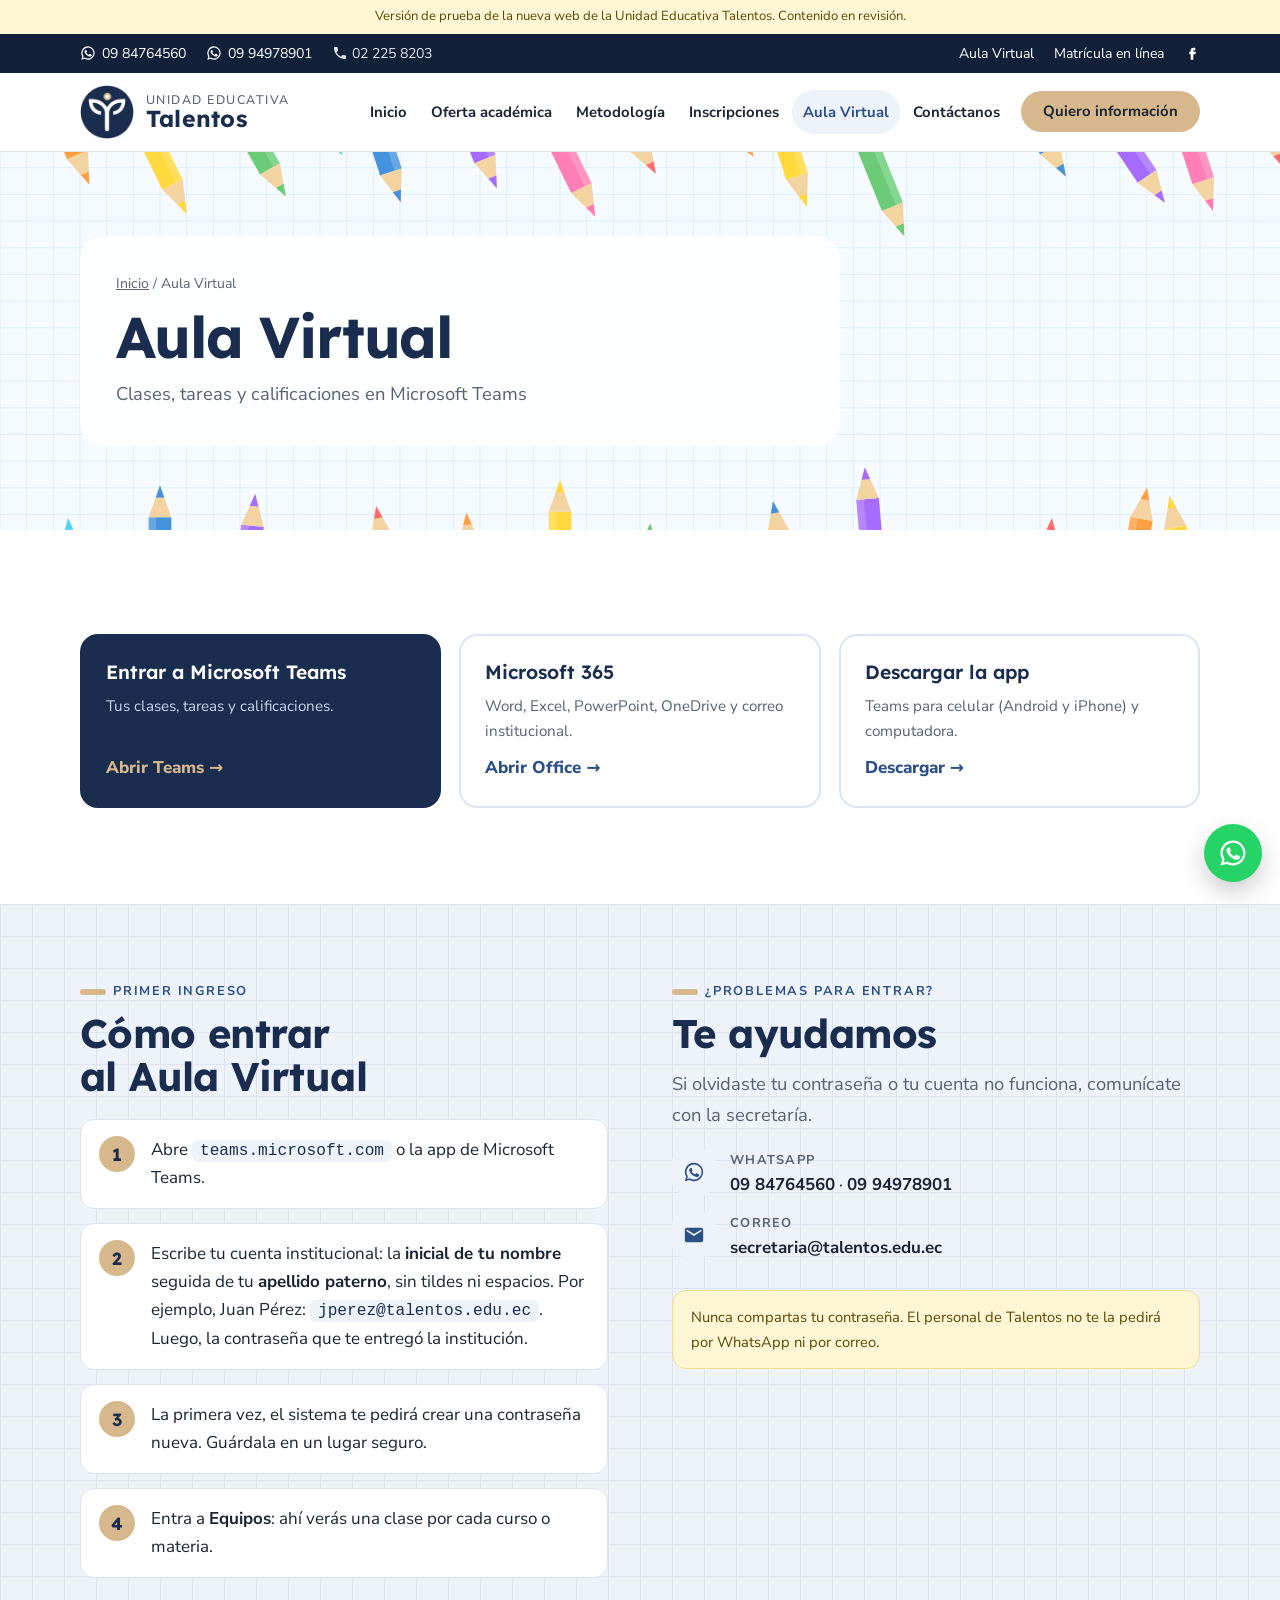
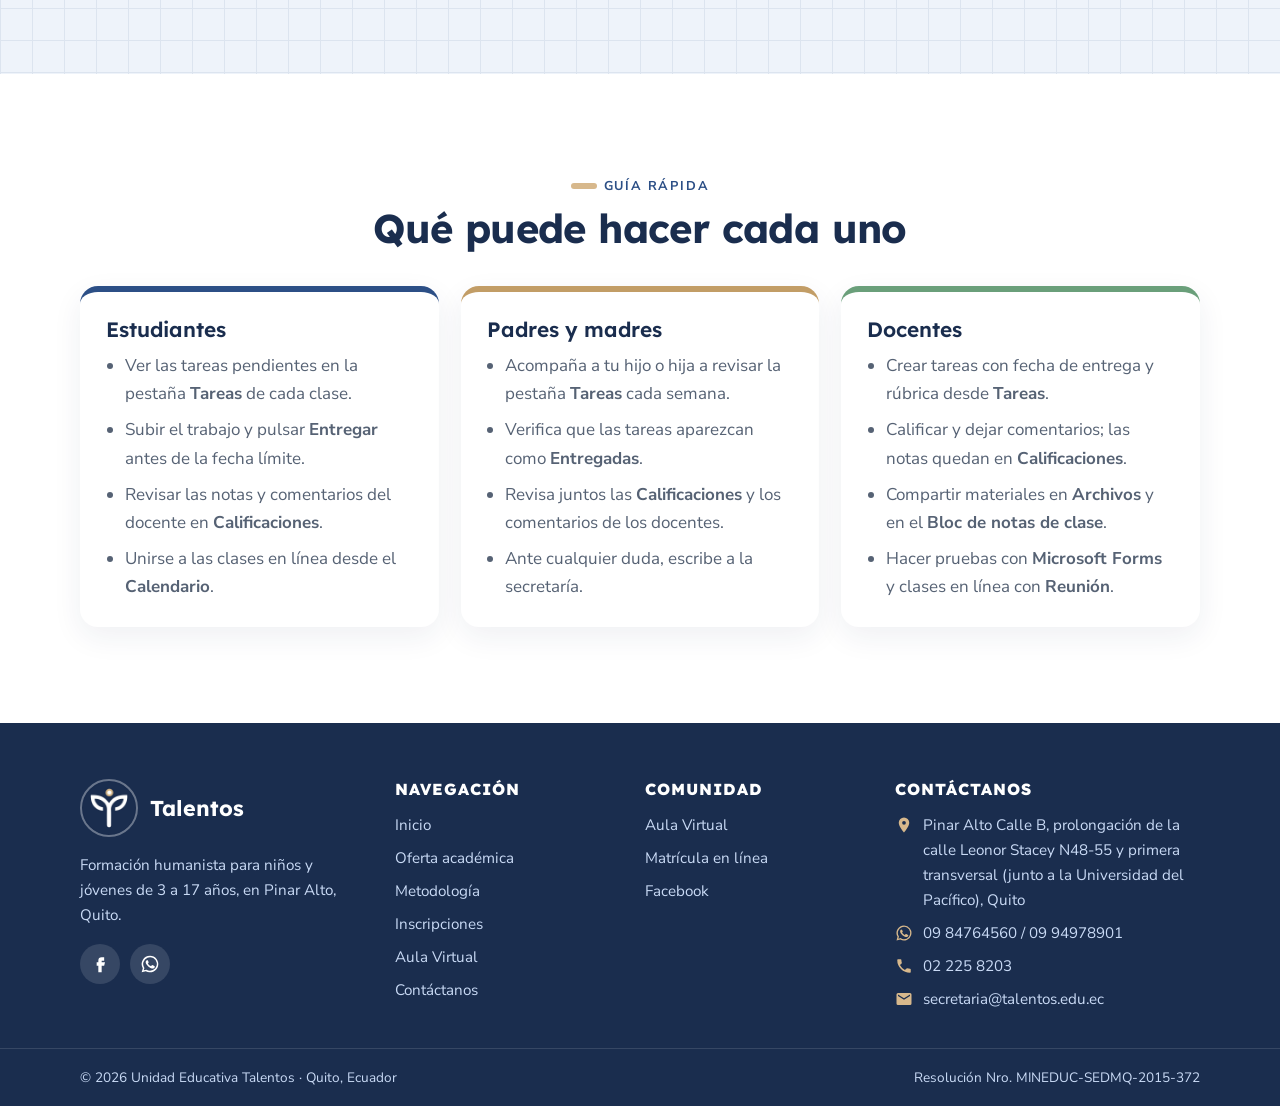
==== commit 042b33b8: "Aula Virtual: formato real de cuentas (inicial del nombre + apellido paterno) Co-Authored-By: Claude" ====
--- a/aula-virtual.html
+++ b/aula-virtual.html
@@ -7,10 +7,10 @@
 <meta name="claude:viewport-fit-sides" content="cover">
 <meta name="description" content="Acceso al Aula Virtual de la Unidad Educativa Talentos en Microsoft Teams.">
 <meta name="robots" content="noindex, nofollow">
-<link rel="icon" href="img/favicon.png?v=202610282349">
+<link rel="icon" href="img/favicon.png?v=202610282354">
 <link rel="preconnect" href="https://fonts.googleapis.com"><link rel="preconnect" href="https://fonts.gstatic.com" crossorigin>
 <link rel="stylesheet" href="https://fonts.googleapis.com/css2?family=Lexend:wght@500;600;700&family=Nunito+Sans:opsz,wght@6..12,400;6..12,700;6..12,800&display=swap">
-<link rel="stylesheet" href="estilos.css?v=202610282349">
+<link rel="stylesheet" href="estilos.css?v=202610282354">
 </head>
 <body>
 <div class="aviso">Versión de prueba de la nueva web de la Unidad Educativa Talentos. Contenido en revisión.</div>
@@ -19,7 +19,7 @@
   <div class="grupo"><a href="aula-virtual.html">Aula Virtual</a><a href="https://www.talentos.edu.ec/matriculas/index.php" target="_blank" rel="noopener">Matrícula en línea</a><a href="https://www.facebook.com/TalentosEcuador/" target="_blank" rel="noopener" aria-label="Facebook"><svg viewBox="0 0 24 24" aria-hidden="true"><path fill="currentColor" d="M14 8h3V4h-3a4 4 0 0 0-4 4v2H8v4h2v8h4v-8h3l1-4h-4V8.5c0-.3.2-.5.5-.5z"/></svg></a></div>
 </div></div>
 <header class="header"><div class="wrap">
-  <a class="logo" href="index.html"><img src="img/logo-talentos.png?v=202610282349" alt="" width="54" height="54"><span>Unidad Educativa<b>Talentos</b></span></a>
+  <a class="logo" href="index.html"><img src="img/logo-talentos.png?v=202610282354" alt="" width="54" height="54"><span>Unidad Educativa<b>Talentos</b></span></a>
   <button class="menu-btn" type="button" aria-expanded="false" aria-controls="nav"><span></span> Menú</button>
   <nav class="nav" id="nav" aria-label="Principal"><ul><li><a href="index.html">Inicio</a></li><li><a href="oferta-academica.html">Oferta académica</a></li><li><a href="metodologia.html">Metodología</a></li><li><a href="inscripciones.html">Inscripciones</a></li><li><a href="aula-virtual.html" aria-current="page">Aula Virtual</a></li><li><a href="contactanos.html">Contáctanos</a></li><li><a class="btn btn-sol" href="https://wa.me/593984764560?text=Hola%2C%20quisiera%20informaci%C3%B3n%20sobre%20la%20Unidad%20Educativa%20Talentos" target="_blank" rel="noopener">Quiero información</a></li></ul></nav>
 </div></header>
@@ -37,7 +37,7 @@
  <div><span class="eyebrow">Primer ingreso</span><h2>Cómo entrar al Aula Virtual</h2>
  <ol class="pasos-claros">
   <li><div>Abre <code>teams.microsoft.com</code> o la app de Microsoft Teams.</div></li>
-  <li><div>Escribe tu cuenta institucional, por ejemplo <code>nombre.apellido@talentos.edu.ec</code>, y la contraseña que te entregó la institución.</div></li>
+  <li><div>Escribe tu cuenta institucional: la <b>inicial de tu nombre</b> seguida de tu <b>apellido paterno</b>, sin tildes ni espacios. Por ejemplo, Juan Pérez: <code>jperez@talentos.edu.ec</code>. Luego, la contraseña que te entregó la institución.</div></li>
   <li><div>La primera vez, el sistema te pedirá crear una contraseña nueva. Guárdala en un lugar seguro.</div></li>
   <li><div>Entra a <b>Equipos</b>: ahí verás una clase por cada curso o materia.</div></li>
  </ol></div>
@@ -73,7 +73,7 @@
 </main>
 <footer class="footer">
   <div class="wrap">
-    <div><span class="logo-pie"><img src="img/logo-talentos.png?v=202610282349" alt="" width="58" height="58"><b>Talentos</b></span>
+    <div><span class="logo-pie"><img src="img/logo-talentos.png?v=202610282354" alt="" width="58" height="58"><b>Talentos</b></span>
       <p style="margin-top:16px">Formación humanista para niños y jóvenes de 3 a 17 años, en Pinar Alto, Quito.</p>
       <div class="redes"><a href="https://www.facebook.com/TalentosEcuador/" target="_blank" rel="noopener" aria-label="Facebook"><svg viewBox="0 0 24 24" aria-hidden="true"><path fill="currentColor" d="M14 8h3V4h-3a4 4 0 0 0-4 4v2H8v4h2v8h4v-8h3l1-4h-4V8.5c0-.3.2-.5.5-.5z"/></svg></a><a href="https://wa.me/593984764560?text=Hola%2C%20quisiera%20informaci%C3%B3n%20sobre%20la%20Unidad%20Educativa%20Talentos" target="_blank" rel="noopener" aria-label="WhatsApp"><svg viewBox="0 0 24 24" aria-hidden="true"><path fill="currentColor" d="M12 2a10 10 0 0 0-8.6 15.1L2 22l5-1.3A10 10 0 1 0 12 2zm0 18.2a8.2 8.2 0 0 1-4.2-1.2l-.3-.2-3 .8.8-2.9-.2-.3A8.2 8.2 0 1 1 12 20.2zm4.5-6.1c-.2-.1-1.5-.7-1.7-.8s-.4-.1-.6.1-.7.8-.8 1-.3.2-.5.1a6.7 6.7 0 0 1-3.3-2.9c-.3-.4.3-.4.7-1.4.1-.2 0-.3 0-.5l-.8-1.8c-.2-.5-.4-.4-.6-.4h-.5a1 1 0 0 0-.7.3 3 3 0 0 0-.9 2.2 5.2 5.2 0 0 0 1.1 2.7 11.9 11.9 0 0 0 4.6 4c1.7.7 2.4.8 3.2.7a2.8 2.8 0 0 0 1.8-1.3 2.3 2.3 0 0 0 .2-1.3c-.1-.1-.3-.2-.5-.3z"/></svg></a></div></div>
     <div><h4>Navegación</h4><ul><li><a href="index.html">Inicio</a></li><li><a href="oferta-academica.html">Oferta académica</a></li><li><a href="metodologia.html">Metodología</a></li><li><a href="inscripciones.html">Inscripciones</a></li><li><a href="aula-virtual.html">Aula Virtual</a></li><li><a href="contactanos.html">Contáctanos</a></li></ul></div>
--- a/estilos.css
+++ b/estilos.css
@@ -70,7 +70,7 @@
 }
 
 /* portada */
-.hero{position:relative;overflow:hidden;background:var(--cielo-claro) url(img/slide-lapices.svg?v=202610282349) center/cover no-repeat}
+.hero{position:relative;overflow:hidden;background:var(--cielo-claro) url(img/slide-lapices.svg?v=202610282354) center/cover no-repeat}
 .hero .wrap{display:grid;grid-template-columns:minmax(0,1.05fr) minmax(0,.95fr);gap:40px;align-items:center;padding-block:clamp(56px,8vw,104px)}
 .hero-card{background:rgba(255,255,255,.93);border-radius:28px;padding:clamp(26px,4vw,46px);box-shadow:0 24px 60px rgba(15,63,125,.14)}
 .hero-card p{font-size:1.15rem;color:var(--gris);margin-top:16px}
@@ -120,7 +120,7 @@
 
 
 /* banda inscripciones */
-.banda{background:var(--azul) url(img/slide-ninos.svg?v=202610282349) center bottom/cover no-repeat;color:#fff;position:relative}
+.banda{background:var(--azul) url(img/slide-ninos.svg?v=202610282354) center bottom/cover no-repeat;color:#fff;position:relative}
 .banda:before{content:"";position:absolute;inset:0;background:linear-gradient(180deg,rgba(26,45,78,.93) 0%,rgba(26,45,78,.8) 55%,rgba(26,45,78,.2) 100%)}
 .banda .wrap{position:relative;padding-block:clamp(60px,8vw,96px) clamp(140px,16vw,220px)}
 .banda h2{color:#fff}.banda p{color:#e3eeff}
@@ -146,7 +146,7 @@
 .credito{font-size:.78rem;color:var(--gris);margin-top:6px}
 
 /* cabecera de página interna */
-.page-head{background:var(--cielo-claro) url(img/slide-lapices.svg?v=202610282349) center/cover;padding-block:clamp(48px,7vw,84px)}
+.page-head{background:var(--cielo-claro) url(img/slide-lapices.svg?v=202610282354) center/cover;padding-block:clamp(48px,7vw,84px)}
 .page-head .caja{background:rgba(255,255,255,.93);border-radius:24px;padding:clamp(22px,3vw,36px);max-width:760px}
 .migas{font-size:.88rem;color:var(--gris);margin-bottom:10px}.migas a{color:var(--gris)}
 .nota{background:#fff6d6;border:1px solid #f0dc8a;color:#5b4700;border-radius:14px;padding:14px 18px;font-size:.92rem;margin-top:28px;max-width:none}
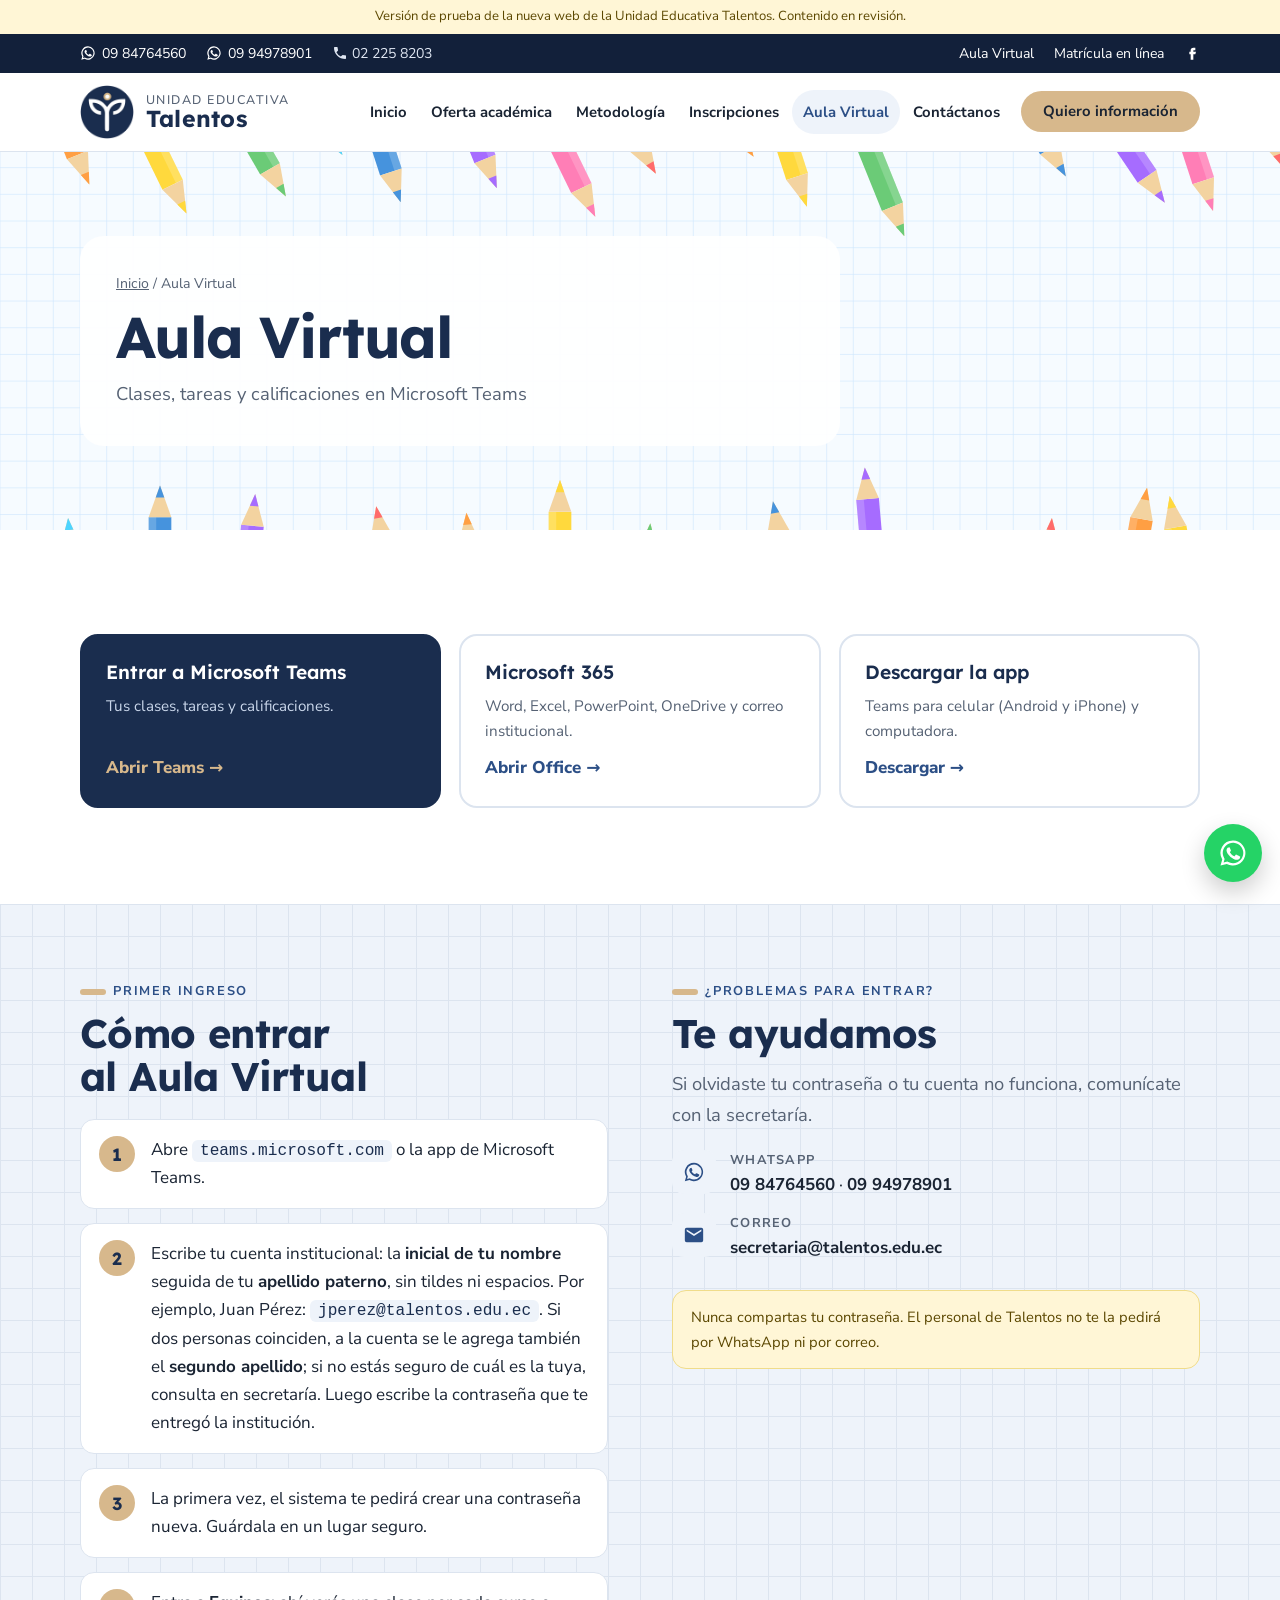
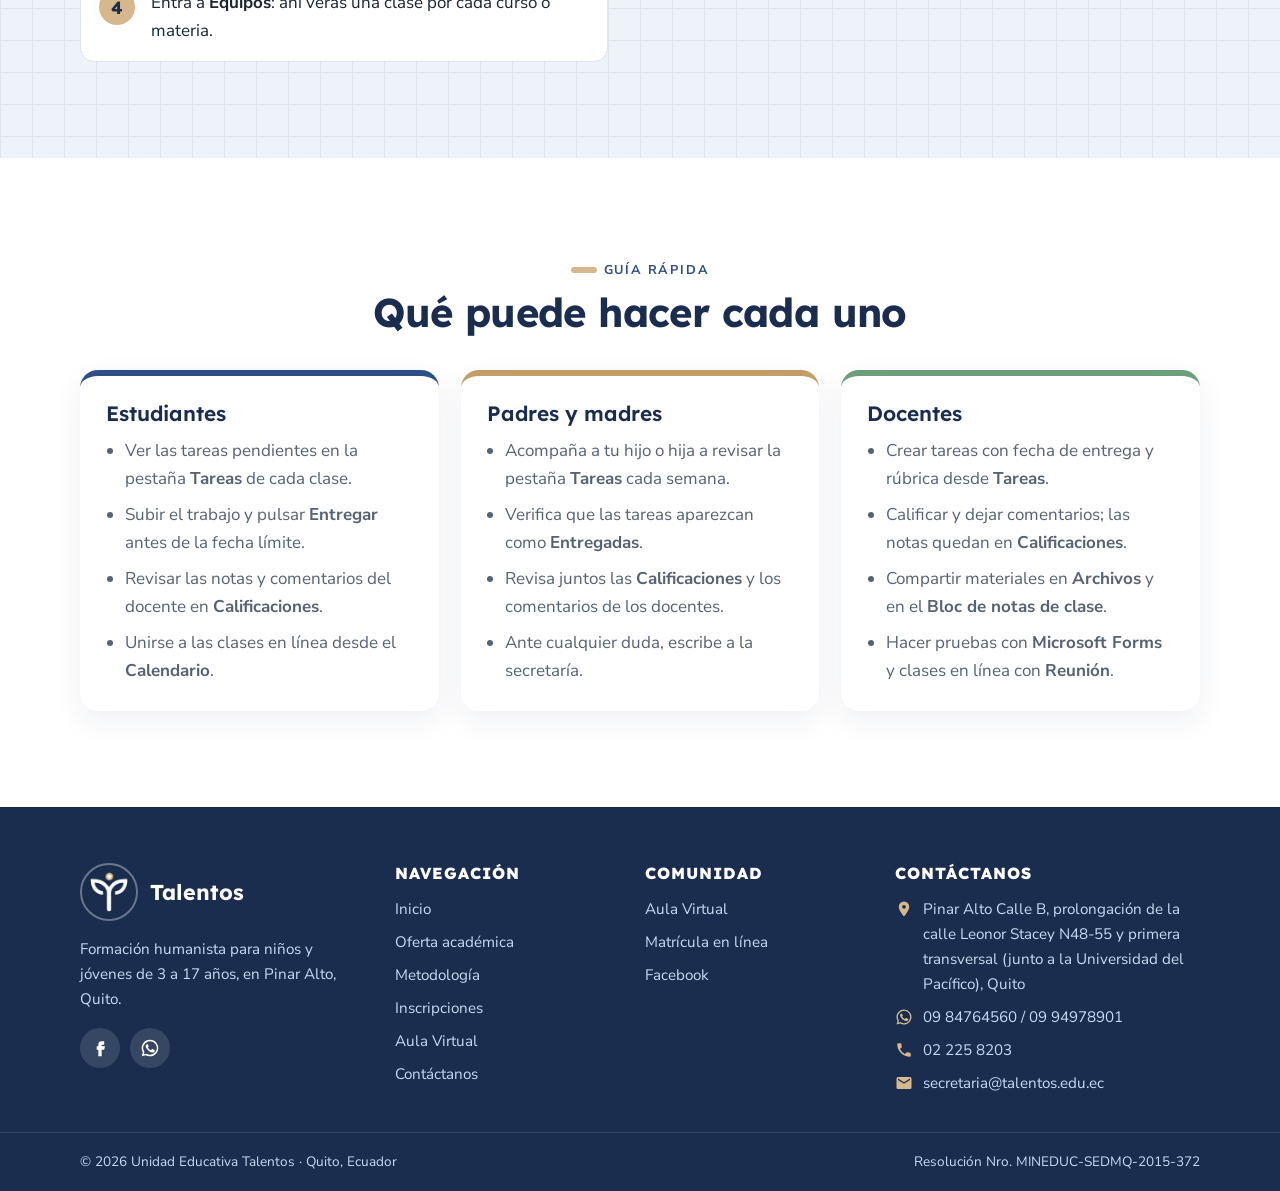
==== commit d82c2d5d: "Aula Virtual: cuentas repetidas usan el segundo apellido Co-Authored-By: Claude Opus 5.5 <noreply@an" ====
--- a/aula-virtual.html
+++ b/aula-virtual.html
@@ -7,10 +7,10 @@
 <meta name="claude:viewport-fit-sides" content="cover">
 <meta name="description" content="Acceso al Aula Virtual de la Unidad Educativa Talentos en Microsoft Teams.">
 <meta name="robots" content="noindex, nofollow">
-<link rel="icon" href="img/favicon.png?v=202610282354">
+<link rel="icon" href="img/favicon.png?v=202610290843">
 <link rel="preconnect" href="https://fonts.googleapis.com"><link rel="preconnect" href="https://fonts.gstatic.com" crossorigin>
 <link rel="stylesheet" href="https://fonts.googleapis.com/css2?family=Lexend:wght@500;600;700&family=Nunito+Sans:opsz,wght@6..12,400;6..12,700;6..12,800&display=swap">
-<link rel="stylesheet" href="estilos.css?v=202610282354">
+<link rel="stylesheet" href="estilos.css?v=202610290843">
 </head>
 <body>
 <div class="aviso">Versión de prueba de la nueva web de la Unidad Educativa Talentos. Contenido en revisión.</div>
@@ -19,7 +19,7 @@
   <div class="grupo"><a href="aula-virtual.html">Aula Virtual</a><a href="https://www.talentos.edu.ec/matriculas/index.php" target="_blank" rel="noopener">Matrícula en línea</a><a href="https://www.facebook.com/TalentosEcuador/" target="_blank" rel="noopener" aria-label="Facebook"><svg viewBox="0 0 24 24" aria-hidden="true"><path fill="currentColor" d="M14 8h3V4h-3a4 4 0 0 0-4 4v2H8v4h2v8h4v-8h3l1-4h-4V8.5c0-.3.2-.5.5-.5z"/></svg></a></div>
 </div></div>
 <header class="header"><div class="wrap">
-  <a class="logo" href="index.html"><img src="img/logo-talentos.png?v=202610282354" alt="" width="54" height="54"><span>Unidad Educativa<b>Talentos</b></span></a>
+  <a class="logo" href="index.html"><img src="img/logo-talentos.png?v=202610290843" alt="" width="54" height="54"><span>Unidad Educativa<b>Talentos</b></span></a>
   <button class="menu-btn" type="button" aria-expanded="false" aria-controls="nav"><span></span> Menú</button>
   <nav class="nav" id="nav" aria-label="Principal"><ul><li><a href="index.html">Inicio</a></li><li><a href="oferta-academica.html">Oferta académica</a></li><li><a href="metodologia.html">Metodología</a></li><li><a href="inscripciones.html">Inscripciones</a></li><li><a href="aula-virtual.html" aria-current="page">Aula Virtual</a></li><li><a href="contactanos.html">Contáctanos</a></li><li><a class="btn btn-sol" href="https://wa.me/593984764560?text=Hola%2C%20quisiera%20informaci%C3%B3n%20sobre%20la%20Unidad%20Educativa%20Talentos" target="_blank" rel="noopener">Quiero información</a></li></ul></nav>
 </div></header>
@@ -37,7 +37,7 @@
  <div><span class="eyebrow">Primer ingreso</span><h2>Cómo entrar al Aula Virtual</h2>
  <ol class="pasos-claros">
   <li><div>Abre <code>teams.microsoft.com</code> o la app de Microsoft Teams.</div></li>
-  <li><div>Escribe tu cuenta institucional: la <b>inicial de tu nombre</b> seguida de tu <b>apellido paterno</b>, sin tildes ni espacios. Por ejemplo, Juan Pérez: <code>jperez@talentos.edu.ec</code>. Luego, la contraseña que te entregó la institución.</div></li>
+  <li><div>Escribe tu cuenta institucional: la <b>inicial de tu nombre</b> seguida de tu <b>apellido paterno</b>, sin tildes ni espacios. Por ejemplo, Juan Pérez: <code>jperez@talentos.edu.ec</code>. Si dos personas coinciden, a la cuenta se le agrega también el <b>segundo apellido</b>; si no estás seguro de cuál es la tuya, consulta en secretaría. Luego escribe la contraseña que te entregó la institución.</div></li>
   <li><div>La primera vez, el sistema te pedirá crear una contraseña nueva. Guárdala en un lugar seguro.</div></li>
   <li><div>Entra a <b>Equipos</b>: ahí verás una clase por cada curso o materia.</div></li>
  </ol></div>
@@ -73,7 +73,7 @@
 </main>
 <footer class="footer">
   <div class="wrap">
-    <div><span class="logo-pie"><img src="img/logo-talentos.png?v=202610282354" alt="" width="58" height="58"><b>Talentos</b></span>
+    <div><span class="logo-pie"><img src="img/logo-talentos.png?v=202610290843" alt="" width="58" height="58"><b>Talentos</b></span>
       <p style="margin-top:16px">Formación humanista para niños y jóvenes de 3 a 17 años, en Pinar Alto, Quito.</p>
       <div class="redes"><a href="https://www.facebook.com/TalentosEcuador/" target="_blank" rel="noopener" aria-label="Facebook"><svg viewBox="0 0 24 24" aria-hidden="true"><path fill="currentColor" d="M14 8h3V4h-3a4 4 0 0 0-4 4v2H8v4h2v8h4v-8h3l1-4h-4V8.5c0-.3.2-.5.5-.5z"/></svg></a><a href="https://wa.me/593984764560?text=Hola%2C%20quisiera%20informaci%C3%B3n%20sobre%20la%20Unidad%20Educativa%20Talentos" target="_blank" rel="noopener" aria-label="WhatsApp"><svg viewBox="0 0 24 24" aria-hidden="true"><path fill="currentColor" d="M12 2a10 10 0 0 0-8.6 15.1L2 22l5-1.3A10 10 0 1 0 12 2zm0 18.2a8.2 8.2 0 0 1-4.2-1.2l-.3-.2-3 .8.8-2.9-.2-.3A8.2 8.2 0 1 1 12 20.2zm4.5-6.1c-.2-.1-1.5-.7-1.7-.8s-.4-.1-.6.1-.7.8-.8 1-.3.2-.5.1a6.7 6.7 0 0 1-3.3-2.9c-.3-.4.3-.4.7-1.4.1-.2 0-.3 0-.5l-.8-1.8c-.2-.5-.4-.4-.6-.4h-.5a1 1 0 0 0-.7.3 3 3 0 0 0-.9 2.2 5.2 5.2 0 0 0 1.1 2.7 11.9 11.9 0 0 0 4.6 4c1.7.7 2.4.8 3.2.7a2.8 2.8 0 0 0 1.8-1.3 2.3 2.3 0 0 0 .2-1.3c-.1-.1-.3-.2-.5-.3z"/></svg></a></div></div>
     <div><h4>Navegación</h4><ul><li><a href="index.html">Inicio</a></li><li><a href="oferta-academica.html">Oferta académica</a></li><li><a href="metodologia.html">Metodología</a></li><li><a href="inscripciones.html">Inscripciones</a></li><li><a href="aula-virtual.html">Aula Virtual</a></li><li><a href="contactanos.html">Contáctanos</a></li></ul></div>
--- a/estilos.css
+++ b/estilos.css
@@ -70,7 +70,7 @@
 }
 
 /* portada */
-.hero{position:relative;overflow:hidden;background:var(--cielo-claro) url(img/slide-lapices.svg?v=202610282354) center/cover no-repeat}
+.hero{position:relative;overflow:hidden;background:var(--cielo-claro) url(img/slide-lapices.svg?v=202610290843) center/cover no-repeat}
 .hero .wrap{display:grid;grid-template-columns:minmax(0,1.05fr) minmax(0,.95fr);gap:40px;align-items:center;padding-block:clamp(56px,8vw,104px)}
 .hero-card{background:rgba(255,255,255,.93);border-radius:28px;padding:clamp(26px,4vw,46px);box-shadow:0 24px 60px rgba(15,63,125,.14)}
 .hero-card p{font-size:1.15rem;color:var(--gris);margin-top:16px}
@@ -120,7 +120,7 @@
 
 
 /* banda inscripciones */
-.banda{background:var(--azul) url(img/slide-ninos.svg?v=202610282354) center bottom/cover no-repeat;color:#fff;position:relative}
+.banda{background:var(--azul) url(img/slide-ninos.svg?v=202610290843) center bottom/cover no-repeat;color:#fff;position:relative}
 .banda:before{content:"";position:absolute;inset:0;background:linear-gradient(180deg,rgba(26,45,78,.93) 0%,rgba(26,45,78,.8) 55%,rgba(26,45,78,.2) 100%)}
 .banda .wrap{position:relative;padding-block:clamp(60px,8vw,96px) clamp(140px,16vw,220px)}
 .banda h2{color:#fff}.banda p{color:#e3eeff}
@@ -146,7 +146,7 @@
 .credito{font-size:.78rem;color:var(--gris);margin-top:6px}
 
 /* cabecera de página interna */
-.page-head{background:var(--cielo-claro) url(img/slide-lapices.svg?v=202610282354) center/cover;padding-block:clamp(48px,7vw,84px)}
+.page-head{background:var(--cielo-claro) url(img/slide-lapices.svg?v=202610290843) center/cover;padding-block:clamp(48px,7vw,84px)}
 .page-head .caja{background:rgba(255,255,255,.93);border-radius:24px;padding:clamp(22px,3vw,36px);max-width:760px}
 .migas{font-size:.88rem;color:var(--gris);margin-bottom:10px}.migas a{color:var(--gris)}
 .nota{background:#fff6d6;border:1px solid #f0dc8a;color:#5b4700;border-radius:14px;padding:14px 18px;font-size:.92rem;margin-top:28px;max-width:none}
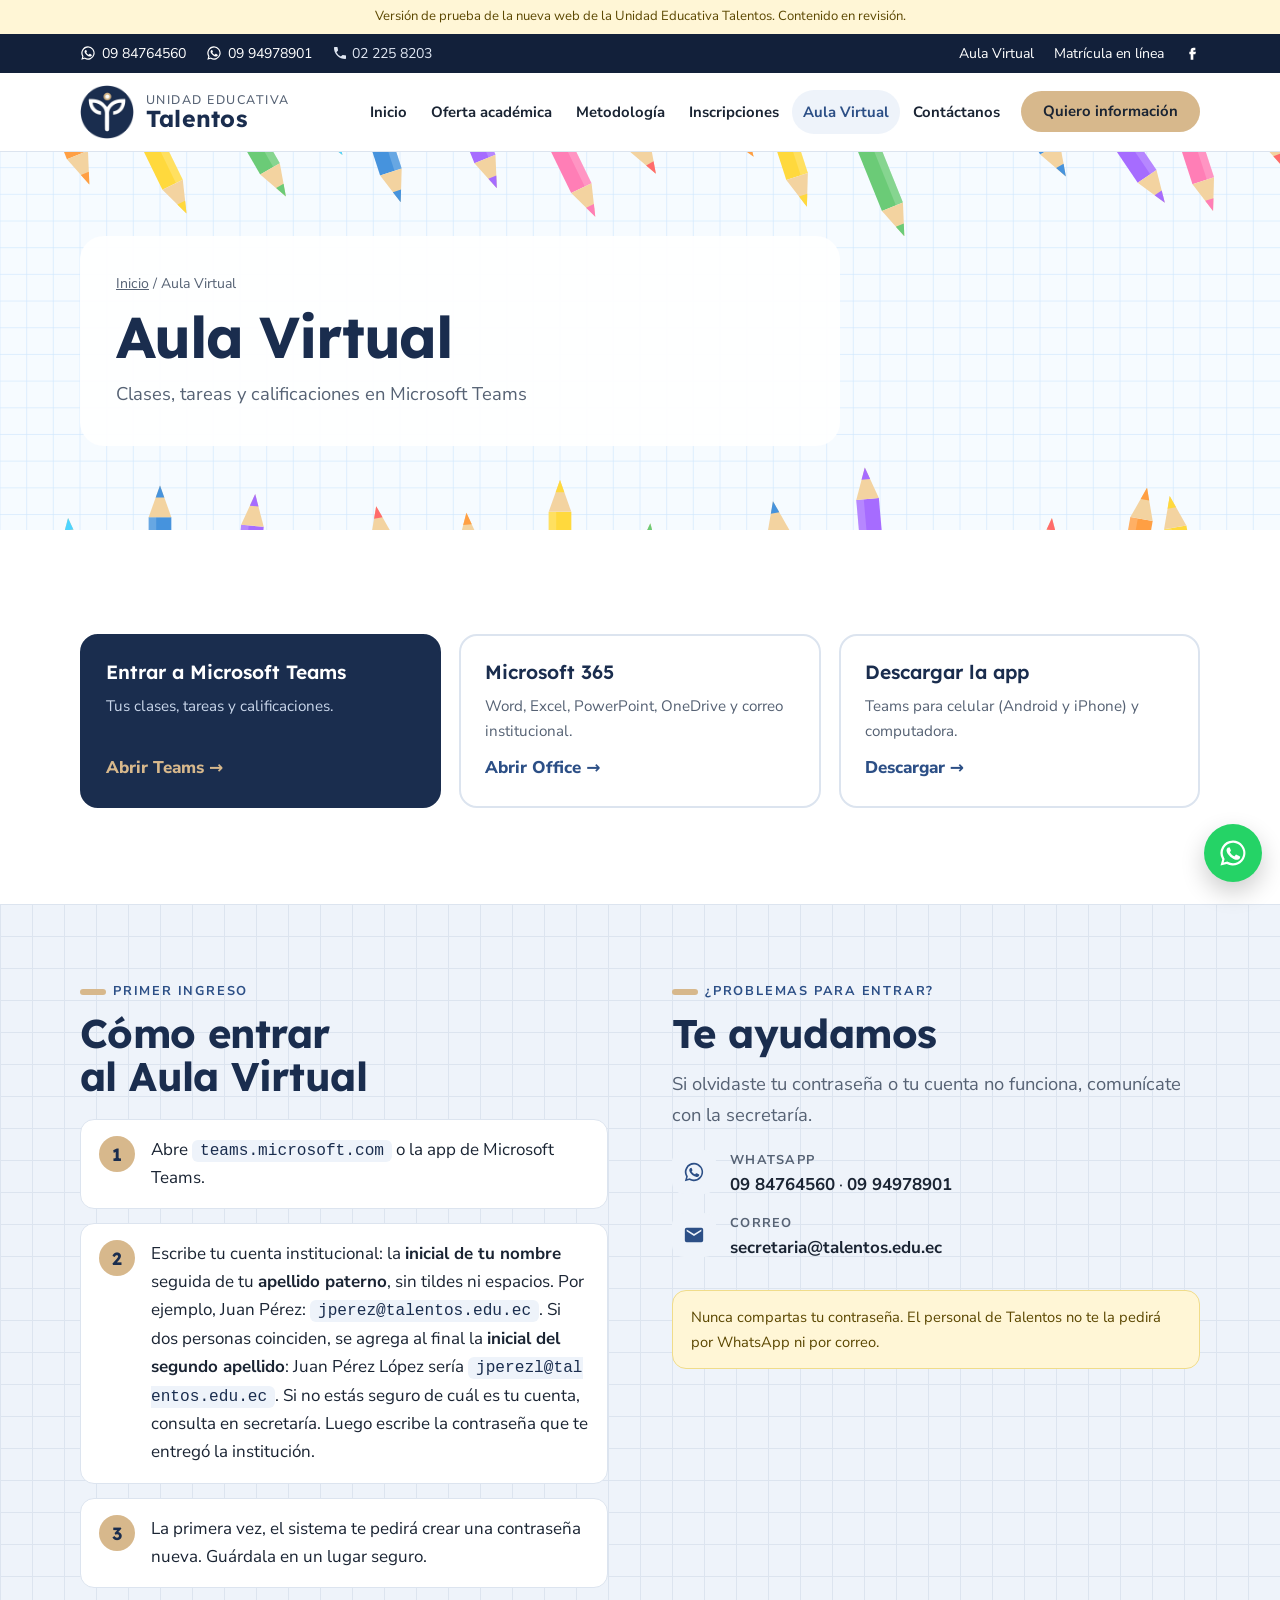
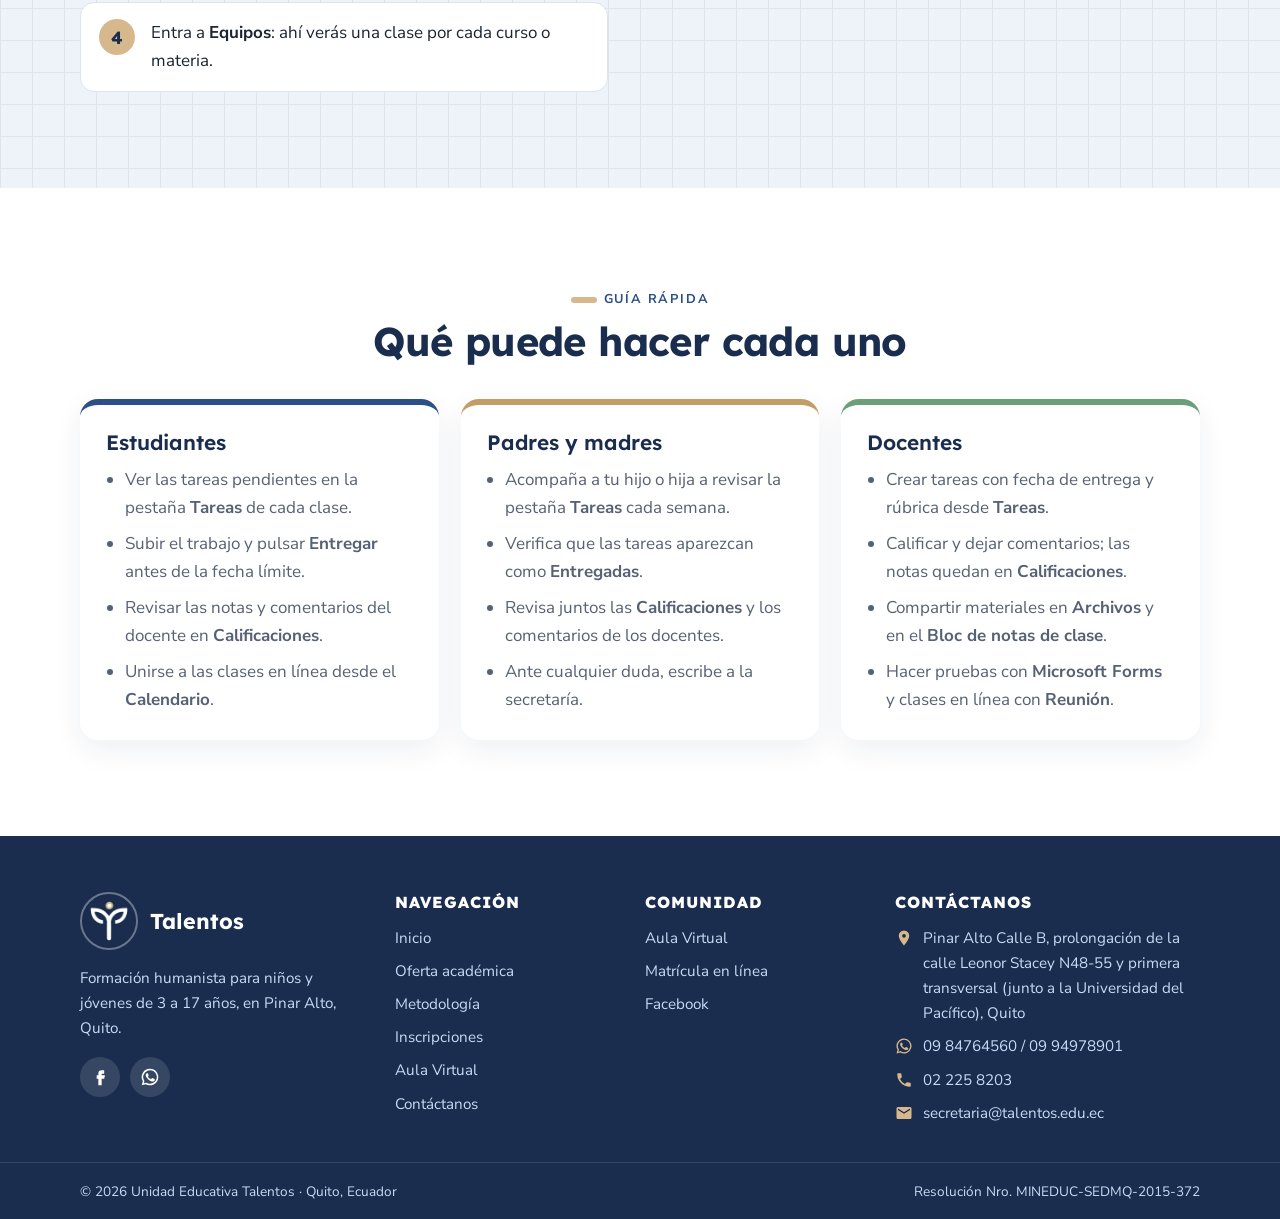
==== commit f171eef5: "Aula Virtual: ejemplo de cuenta con inicial del segundo apellido Co-Authored-By: Claude Opus 5.5 <no" ====
--- a/aula-virtual.html
+++ b/aula-virtual.html
@@ -7,10 +7,10 @@
 <meta name="claude:viewport-fit-sides" content="cover">
 <meta name="description" content="Acceso al Aula Virtual de la Unidad Educativa Talentos en Microsoft Teams.">
 <meta name="robots" content="noindex, nofollow">
-<link rel="icon" href="img/favicon.png?v=202610290843">
+<link rel="icon" href="img/favicon.png?v=202610290845">
 <link rel="preconnect" href="https://fonts.googleapis.com"><link rel="preconnect" href="https://fonts.gstatic.com" crossorigin>
 <link rel="stylesheet" href="https://fonts.googleapis.com/css2?family=Lexend:wght@500;600;700&family=Nunito+Sans:opsz,wght@6..12,400;6..12,700;6..12,800&display=swap">
-<link rel="stylesheet" href="estilos.css?v=202610290843">
+<link rel="stylesheet" href="estilos.css?v=202610290845">
 </head>
 <body>
 <div class="aviso">Versión de prueba de la nueva web de la Unidad Educativa Talentos. Contenido en revisión.</div>
@@ -19,7 +19,7 @@
   <div class="grupo"><a href="aula-virtual.html">Aula Virtual</a><a href="https://www.talentos.edu.ec/matriculas/index.php" target="_blank" rel="noopener">Matrícula en línea</a><a href="https://www.facebook.com/TalentosEcuador/" target="_blank" rel="noopener" aria-label="Facebook"><svg viewBox="0 0 24 24" aria-hidden="true"><path fill="currentColor" d="M14 8h3V4h-3a4 4 0 0 0-4 4v2H8v4h2v8h4v-8h3l1-4h-4V8.5c0-.3.2-.5.5-.5z"/></svg></a></div>
 </div></div>
 <header class="header"><div class="wrap">
-  <a class="logo" href="index.html"><img src="img/logo-talentos.png?v=202610290843" alt="" width="54" height="54"><span>Unidad Educativa<b>Talentos</b></span></a>
+  <a class="logo" href="index.html"><img src="img/logo-talentos.png?v=202610290845" alt="" width="54" height="54"><span>Unidad Educativa<b>Talentos</b></span></a>
   <button class="menu-btn" type="button" aria-expanded="false" aria-controls="nav"><span></span> Menú</button>
   <nav class="nav" id="nav" aria-label="Principal"><ul><li><a href="index.html">Inicio</a></li><li><a href="oferta-academica.html">Oferta académica</a></li><li><a href="metodologia.html">Metodología</a></li><li><a href="inscripciones.html">Inscripciones</a></li><li><a href="aula-virtual.html" aria-current="page">Aula Virtual</a></li><li><a href="contactanos.html">Contáctanos</a></li><li><a class="btn btn-sol" href="https://wa.me/593984764560?text=Hola%2C%20quisiera%20informaci%C3%B3n%20sobre%20la%20Unidad%20Educativa%20Talentos" target="_blank" rel="noopener">Quiero información</a></li></ul></nav>
 </div></header>
@@ -37,7 +37,7 @@
  <div><span class="eyebrow">Primer ingreso</span><h2>Cómo entrar al Aula Virtual</h2>
  <ol class="pasos-claros">
   <li><div>Abre <code>teams.microsoft.com</code> o la app de Microsoft Teams.</div></li>
-  <li><div>Escribe tu cuenta institucional: la <b>inicial de tu nombre</b> seguida de tu <b>apellido paterno</b>, sin tildes ni espacios. Por ejemplo, Juan Pérez: <code>jperez@talentos.edu.ec</code>. Si dos personas coinciden, a la cuenta se le agrega también el <b>segundo apellido</b>; si no estás seguro de cuál es la tuya, consulta en secretaría. Luego escribe la contraseña que te entregó la institución.</div></li>
+  <li><div>Escribe tu cuenta institucional: la <b>inicial de tu nombre</b> seguida de tu <b>apellido paterno</b>, sin tildes ni espacios. Por ejemplo, Juan Pérez: <code>jperez@talentos.edu.ec</code>. Si dos personas coinciden, se agrega al final la <b>inicial del segundo apellido</b>: Juan Pérez López sería <code>jperezl@talentos.edu.ec</code>. Si no estás seguro de cuál es tu cuenta, consulta en secretaría. Luego escribe la contraseña que te entregó la institución.</div></li>
   <li><div>La primera vez, el sistema te pedirá crear una contraseña nueva. Guárdala en un lugar seguro.</div></li>
   <li><div>Entra a <b>Equipos</b>: ahí verás una clase por cada curso o materia.</div></li>
  </ol></div>
@@ -73,7 +73,7 @@
 </main>
 <footer class="footer">
   <div class="wrap">
-    <div><span class="logo-pie"><img src="img/logo-talentos.png?v=202610290843" alt="" width="58" height="58"><b>Talentos</b></span>
+    <div><span class="logo-pie"><img src="img/logo-talentos.png?v=202610290845" alt="" width="58" height="58"><b>Talentos</b></span>
       <p style="margin-top:16px">Formación humanista para niños y jóvenes de 3 a 17 años, en Pinar Alto, Quito.</p>
       <div class="redes"><a href="https://www.facebook.com/TalentosEcuador/" target="_blank" rel="noopener" aria-label="Facebook"><svg viewBox="0 0 24 24" aria-hidden="true"><path fill="currentColor" d="M14 8h3V4h-3a4 4 0 0 0-4 4v2H8v4h2v8h4v-8h3l1-4h-4V8.5c0-.3.2-.5.5-.5z"/></svg></a><a href="https://wa.me/593984764560?text=Hola%2C%20quisiera%20informaci%C3%B3n%20sobre%20la%20Unidad%20Educativa%20Talentos" target="_blank" rel="noopener" aria-label="WhatsApp"><svg viewBox="0 0 24 24" aria-hidden="true"><path fill="currentColor" d="M12 2a10 10 0 0 0-8.6 15.1L2 22l5-1.3A10 10 0 1 0 12 2zm0 18.2a8.2 8.2 0 0 1-4.2-1.2l-.3-.2-3 .8.8-2.9-.2-.3A8.2 8.2 0 1 1 12 20.2zm4.5-6.1c-.2-.1-1.5-.7-1.7-.8s-.4-.1-.6.1-.7.8-.8 1-.3.2-.5.1a6.7 6.7 0 0 1-3.3-2.9c-.3-.4.3-.4.7-1.4.1-.2 0-.3 0-.5l-.8-1.8c-.2-.5-.4-.4-.6-.4h-.5a1 1 0 0 0-.7.3 3 3 0 0 0-.9 2.2 5.2 5.2 0 0 0 1.1 2.7 11.9 11.9 0 0 0 4.6 4c1.7.7 2.4.8 3.2.7a2.8 2.8 0 0 0 1.8-1.3 2.3 2.3 0 0 0 .2-1.3c-.1-.1-.3-.2-.5-.3z"/></svg></a></div></div>
     <div><h4>Navegación</h4><ul><li><a href="index.html">Inicio</a></li><li><a href="oferta-academica.html">Oferta académica</a></li><li><a href="metodologia.html">Metodología</a></li><li><a href="inscripciones.html">Inscripciones</a></li><li><a href="aula-virtual.html">Aula Virtual</a></li><li><a href="contactanos.html">Contáctanos</a></li></ul></div>
--- a/estilos.css
+++ b/estilos.css
@@ -70,7 +70,7 @@
 }
 
 /* portada */
-.hero{position:relative;overflow:hidden;background:var(--cielo-claro) url(img/slide-lapices.svg?v=202610290843) center/cover no-repeat}
+.hero{position:relative;overflow:hidden;background:var(--cielo-claro) url(img/slide-lapices.svg?v=202610290845) center/cover no-repeat}
 .hero .wrap{display:grid;grid-template-columns:minmax(0,1.05fr) minmax(0,.95fr);gap:40px;align-items:center;padding-block:clamp(56px,8vw,104px)}
 .hero-card{background:rgba(255,255,255,.93);border-radius:28px;padding:clamp(26px,4vw,46px);box-shadow:0 24px 60px rgba(15,63,125,.14)}
 .hero-card p{font-size:1.15rem;color:var(--gris);margin-top:16px}
@@ -120,7 +120,7 @@
 
 
 /* banda inscripciones */
-.banda{background:var(--azul) url(img/slide-ninos.svg?v=202610290843) center bottom/cover no-repeat;color:#fff;position:relative}
+.banda{background:var(--azul) url(img/slide-ninos.svg?v=202610290845) center bottom/cover no-repeat;color:#fff;position:relative}
 .banda:before{content:"";position:absolute;inset:0;background:linear-gradient(180deg,rgba(26,45,78,.93) 0%,rgba(26,45,78,.8) 55%,rgba(26,45,78,.2) 100%)}
 .banda .wrap{position:relative;padding-block:clamp(60px,8vw,96px) clamp(140px,16vw,220px)}
 .banda h2{color:#fff}.banda p{color:#e3eeff}
@@ -146,7 +146,7 @@
 .credito{font-size:.78rem;color:var(--gris);margin-top:6px}
 
 /* cabecera de página interna */
-.page-head{background:var(--cielo-claro) url(img/slide-lapices.svg?v=202610290843) center/cover;padding-block:clamp(48px,7vw,84px)}
+.page-head{background:var(--cielo-claro) url(img/slide-lapices.svg?v=202610290845) center/cover;padding-block:clamp(48px,7vw,84px)}
 .page-head .caja{background:rgba(255,255,255,.93);border-radius:24px;padding:clamp(22px,3vw,36px);max-width:760px}
 .migas{font-size:.88rem;color:var(--gris);margin-bottom:10px}.migas a{color:var(--gris)}
 .nota{background:#fff6d6;border:1px solid #f0dc8a;color:#5b4700;border-radius:14px;padding:14px 18px;font-size:.92rem;margin-top:28px;max-width:none}
